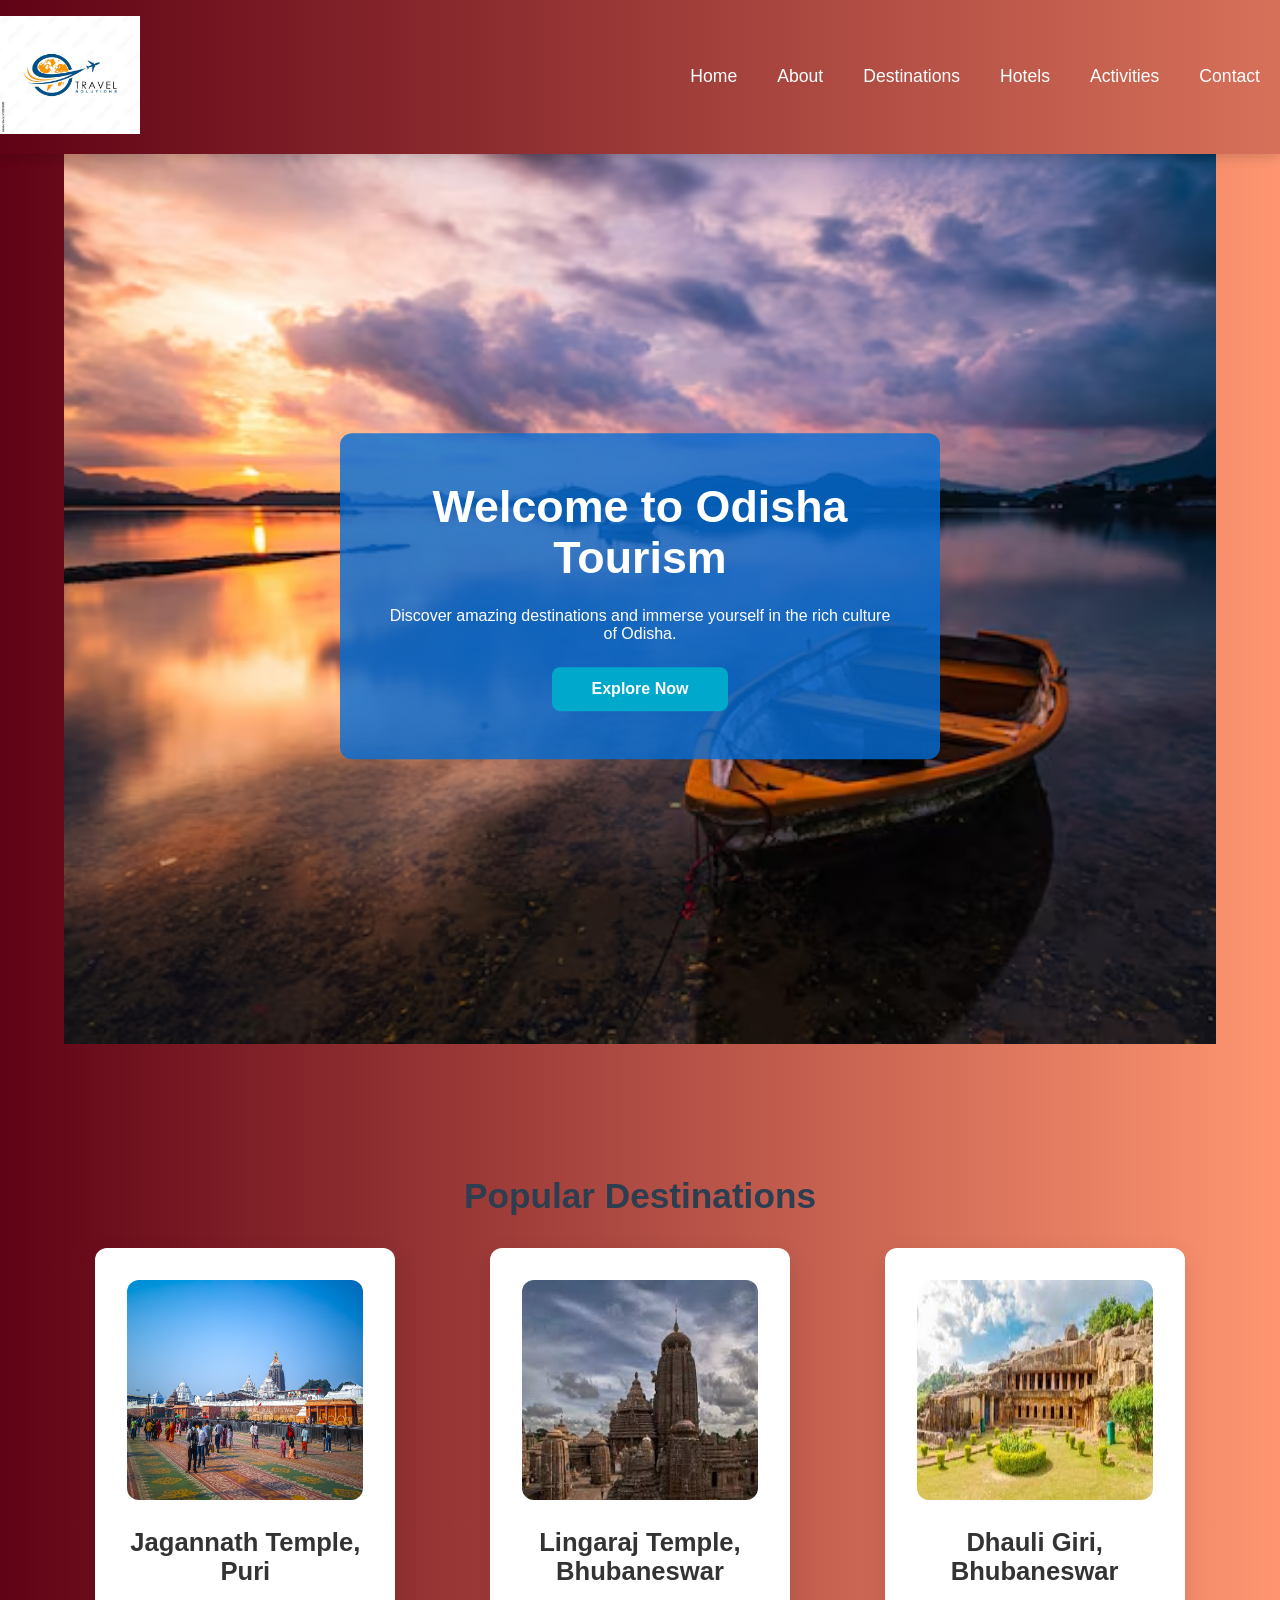
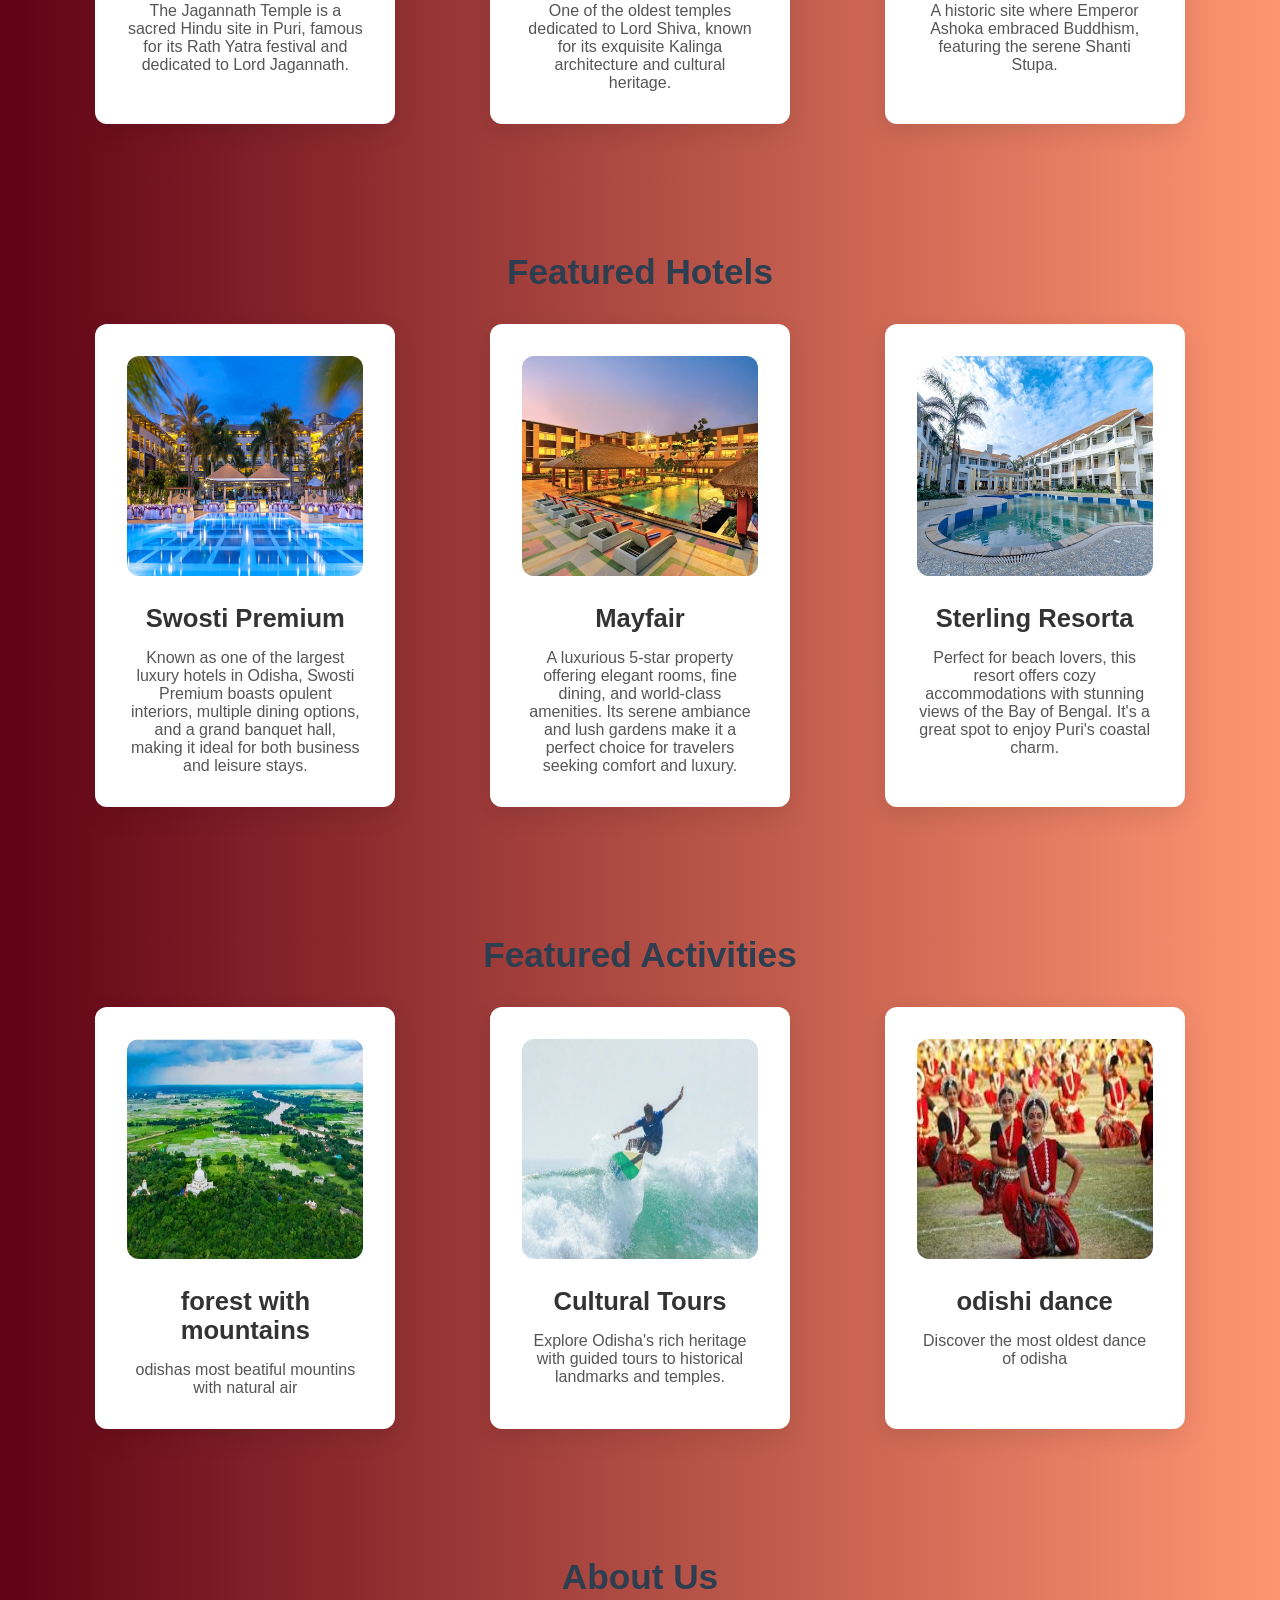
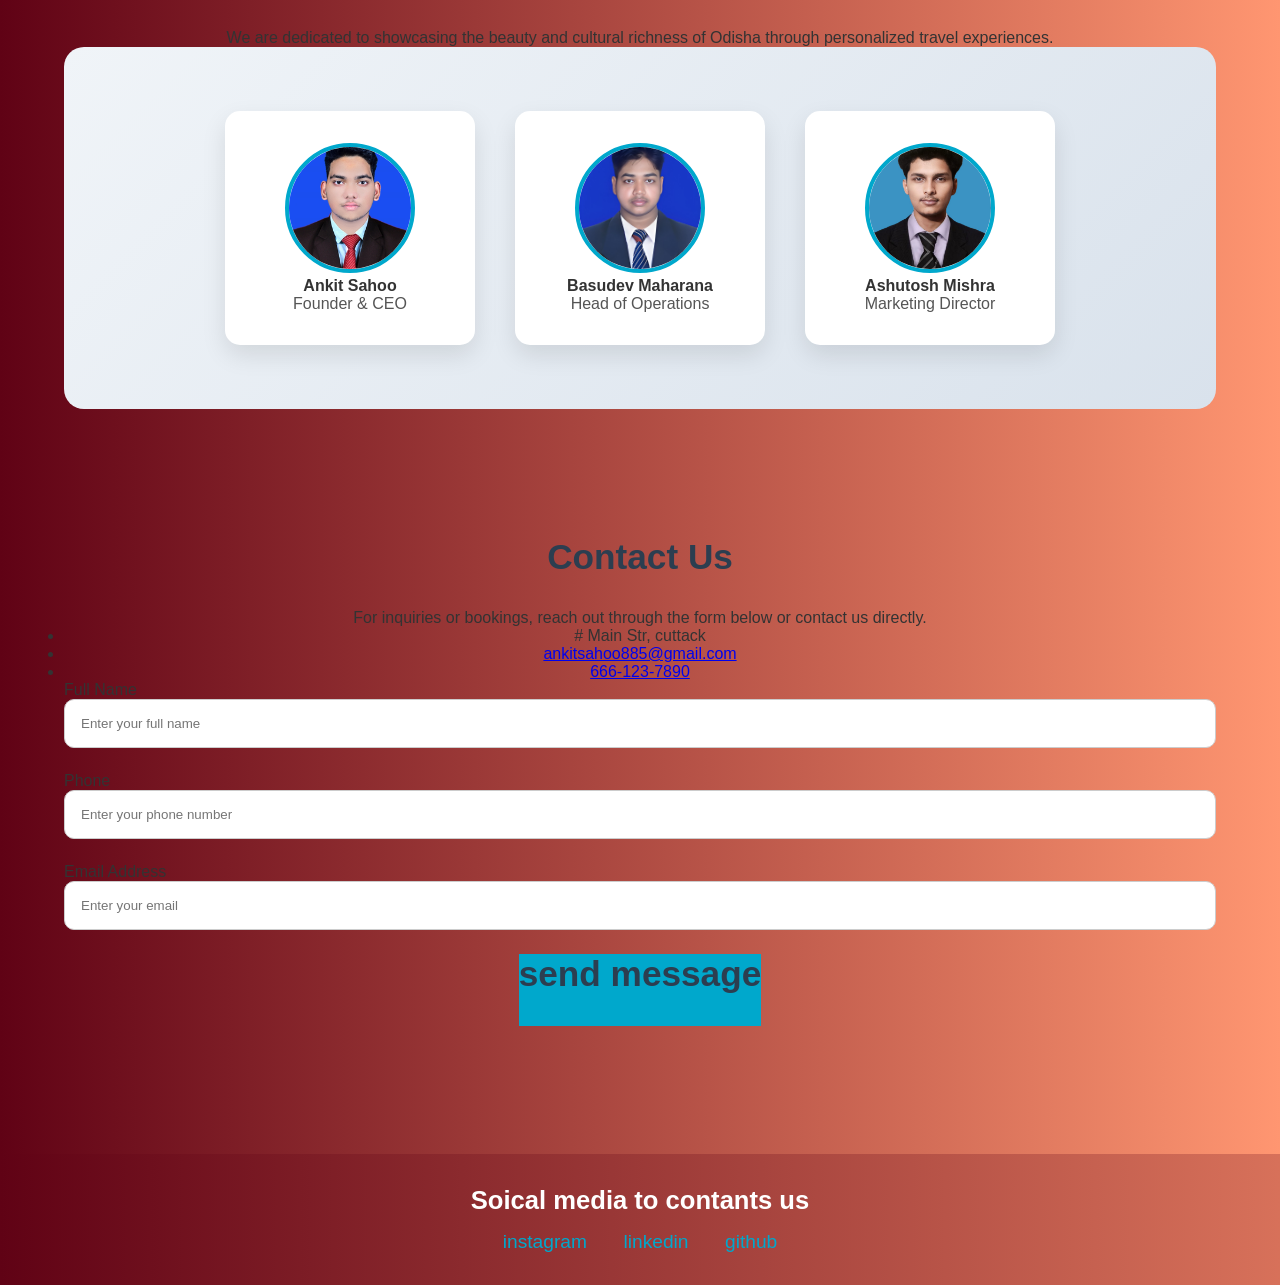
==== index.html @ d126e606 "Add files via upload" ====
<!DOCTYPE html>
<html lang="en">
<head>
    <meta charset="UTF-8">
    <meta name="viewport" content="width=device-width, initial-scale=1.0">
    <title>Odisha Tourism - Explore Arts and Culture</title>
    <link rel="stylesheet" href="style.css">
    <link rel="icon" type="image/png" href="favicon.png">
</head>

<body>
    <!-- Header Section -->
    <header>
        <div class="logo">
            <a href="#"><img src="images/logo.jpg" alt="Odisha Tourism Logo"></a>
        </div>
        <nav class="nav-menu">
            <ul>
                <li><a href="#">Home</a></li>
                <li><a href="#about">About</a></li>
                <li><a href="#destinations">Destinations</a></li>
                <li><a href="#hotels">Hotels</a></li>
                <li><a href="#activities">Activities</a></li>
                <li><a href="#contact">Contact</a></li>
            </ul>
        </nav>
    </header>

    <!-- Hero Section -->
    <section class="hero">
        <div class="hero-content">
            <h1>Welcome to Odisha Tourism</h1>
            <p>Discover amazing destinations and immerse yourself in the rich culture of Odisha.</p>
            <a href="#destinations" class="hero-button">Explore Now</a>
        </div>
        <div class="hero-image">
            <img src="images/hero.jpg" alt="Beautiful Odisha Scenery">
        </div>
    </section>

    <!-- Destinations Section -->
    <section id="destinations" class="destinations">
        <h2>Popular Destinations</h2>
        <div class="destination-grid">
            <div class="destination-item">
                <img src="images/destination-1.jpg" alt="Jagannath Temple, Puri">
                <h3>Jagannath Temple, Puri</h3>
                <p>The Jagannath Temple is a sacred Hindu site in Puri, famous for its Rath Yatra festival and dedicated to Lord Jagannath.</p>
            </div>
            <div class="destination-item">
                <img src="images/destination-2.jpg" alt="Lingaraj Temple, Bhubaneswar">
                <h3>Lingaraj Temple, Bhubaneswar</h3>
                <p>One of the oldest temples dedicated to Lord Shiva, known for its exquisite Kalinga architecture and cultural heritage.</p>
            </div>
            <div class="destination-item">
                <img src="images/destination-3.jpg" alt="Dhauli Giri, Bhubaneswar">
                <h3>Dhauli Giri, Bhubaneswar</h3>
                <p>A historic site where Emperor Ashoka embraced Buddhism, featuring the serene Shanti Stupa.</p>
            </div>
        </div>
    </section>

    <!-- Hotels Section -->
    <section id="hotels" class="hotels">
        <h2>Featured Hotels</h2>
        <div class="destination-grid">
            <div class="destination-item">
                <img src="images/hotel-1.jpg" alt="Swosti Premium">
                <h3>Swosti Premium</h3>
                <p>Known as one of the largest luxury hotels in Odisha, Swosti Premium boasts opulent interiors, multiple dining options, and a grand banquet hall, making it ideal for both business and leisure stays.</p>
            </div>
            <div class="destination-item">
                <img src="images/hotel-2.jpg" alt="Mayfair">
                <h3>Mayfair</h3>
                <p>A luxurious 5-star property offering elegant rooms, fine dining, and world-class amenities. Its serene ambiance and lush gardens make it a perfect choice for travelers seeking comfort and luxury.</p>
            </div>
            <div class="destination-item">
                <img src="images/hotel-3.jpg" alt="Sterling Resort">
                <h3>Sterling Resorta</h3>
                <p>Perfect for beach lovers, this resort offers cozy accommodations with stunning views of the Bay of Bengal. It's a great spot to enjoy Puri's coastal charm.</p>
            </div>
        </div>
    </section>

    <!-- Activities Section of odisha -->
    <section id="activities" class="activities">
        <h2>Featured Activities</h2>
        <div class="destination-grid">
            <div class="destination-item">
                <img src="images/activity-1.jpg" alt="forest with mountains">
                <h3>forest with mountains</h3>
                <p>odishas most beatiful mountins with natural air</p>
            </div>
            <div class="destination-item">
                <img src="images/activity-2.jpg" alt="Cultural Tours">
                <h3>Cultural Tours</h3>
                <p>Explore Odisha's rich heritage with guided tours to historical landmarks and temples.</p>
            </div>
            <div class="destination-item">
                <img src="images/activity-3.jpg" alt="odishi dance">
                <h3>odishi dance</h3>
                <p>Discover the most oldest dance of odisha 
                </p>
            </div>
        </div>
    </section>

    <!-- About Section of our team-->
    <section id="about" class="about">
        <h2>About Us</h2>
        <p>We are dedicated to showcasing the beauty and cultural richness of Odisha through personalized travel experiences.</p>
        <div class="team-members">
            <div class="team-member">
                <img src="images/team-member-1.jpg" alt="Ankit Sahoo">
                <h4>Ankit Sahoo</h4>
                <p>Founder & CEO</p>
            </div>
            <div class="team-member">
                <img src="images/team-member-2.jpg" alt="Basudev Maharana">
                <h4>Basudev Maharana</h4>
                <p>Head of Operations</p>
            </div>
            <div class="team-member">
                <img src="images/team-member-3.jpg" alt="Ashutosh Mishra">
                <h4>Ashutosh Mishra</h4>
                <p>Marketing Director</p>
            </div>
        </div>
    </section>

    <!-- Contact Section for user -->
    <section id="contact" class="contact">
        <h2>Contact Us</h2>
    
        <p>For inquiries or bookings, reach out through the form below or contact us directly.</p>
        <ul>
            <li></i># Main Str, cuttack</li>
            <li><a href="mailto:ankitsahoo885@gmai.com">ankitsahoo885@gmail.com</a></li>
            <li><a href="tel:666-123-7890">666-123-7890</a></li>
        </ul>

        <form class="form" action="#" method="POST">
            <div class="form-group">
                <label for="name">Full Name</label>
                <input type="text" id="name" placeholder="Enter your full name" required>
            </div>
            <div class="form-group">
                <label for="phone">Phone</label>
                <input type="text" id="phone" placeholder="Enter your phone number" required>
            </div>
            <div class="form-group">
                <label for="email">Email Address</label>
                <input type="email" id="email" placeholder="Enter your email" required>
            </div>
            <button type="submit"><h2>send message</h2></button>
        </form>
    </section>
    <footer>
        <h5>Soical media to contants us</h5>
        <a href="https://www.instagram.com/ankitsahoo94">instagram</a>
        <a href="https://www.linkedin.com/feed/">linkedin</a>
        <a href="https://github.com/algorithnicmind">github</a>
    </footer>
</body>
</html>
---- style.css ----
/* General Styles */
* {
  margin: 0;
  padding: 0;
  box-sizing: border-box;
  font-family: 'Arial', sans-serif;
}
body {
  background: linear-gradient(90deg, #600215, #ff9671, #96d017, #70d6ff);
  background-size: 300% 300%; /* Allows smooth animation */
  animation: gradientAnimation 10s ease infinite;
  color: #333333;
}

@keyframes gradientAnimation {
  0% { background-position: 0% 50%; }
  50% { background-position: 100% 50%; }
  100% { background-position: 0% 50%; }
}

/* Header */
header {
  display: flex;
  justify-content: space-between;
  align-items: center;
  padding: 1rem 0%;
  background: linear-gradient(90deg, #600215, #ff9671, #96d017, #70d6ff);
  background-size: 400% 400%;
  animation: gradientAnimation 10s ease infinite;
  color: white;
  box-shadow: 0 4px 12px rgba(0, 0, 0, 0.15);
  position: fixed;
  width: 100%;
  top: 0;
  z-index: 1000;
  transition: box-shadow 0.3s;
}

@keyframes gradientAnimation {
  0% { background-position: 0% 50%; }
  50% { background-position: 100% 50%; }
  100% { background-position: 0% 50%; }
}

/* Logo Animation */
.logo img {
  width: 140px;
  transition: transform 0.9s ease;
}

.logo img:hover {
  transform: scale(1.1) rotate(3deg);
}

/* Navigation Menu */
.nav-menu ul {
  list-style: none;
  display: flex;
}

.nav-menu li {
  margin: 0 20px;
}

.nav-menu a {
  color: white;
  text-decoration: none;
  font-size: 1.1rem;
  transition: color 0.3s ease, transform 0.3s ease;
  position: relative;
}

/* Underline Animation */
.nav-menu a::after {
  content: '';
  position: absolute;
  width: 0;
  height: 3px;
  bottom: -5px;
  left: 50%;
  background-color: #00a8cc;
  transition: width 0.3s ease-in-out, left 0.3s ease-in-out;
}

.nav-menu a:hover::after {
  width: 100%;
  left: 0;
}

.nav-menu a:hover {
  color: #00a8cc;
  transform: translateY(-3px);
}

/* Optional: Add Mobile Menu Styling */
@media (max-width: 768px) {
  header {
    flex-direction: column;
  }

  .nav-menu ul {
    flex-direction: column;
    text-align: center;
    display: none; /* Hidden by default for smaller screens */
  }

  .nav-menu.active ul {
    display: flex;
  }

  .nav-toggle {
    display: block;
    cursor: pointer;
    font-size: 1.8rem;
  }
}

/* Hero Section */
.hero {
  position: relative;
  text-align: center;
  color: white;
  margin-top: 80px;
}

.hero-image img {
  width: 100%;
  height: 100vh;
  object-fit: cover;
}

.hero-content {
  position: absolute;
  top: 50%;
  left: 50%;
  transform: translate(-50%, -50%);
  background: rgba(4, 109, 214, 0.8);
  padding: 3rem;
  border-radius: 12px;
  max-width: 600px;
}

.hero h1 {
  font-size: 2.8rem;
  margin-bottom: 1.5rem;
}

.hero-button {
  display: inline-block;
  margin-top: 1.5rem;
  padding: 0.8rem 2.5rem;
  background-color: #00a8cc;
  color: white;
  border-radius: 8px;
  text-decoration: none;
  font-weight: bold;
  transition: background-color 0.3s, transform 0.3s;
}

.hero-button:hover {
  background-color: #008db9;
  transform: translateY(-5px);
}

/* Sections */
section {
  padding: 4rem 5%;
  text-align: center;
}

h2 {
  font-size: 2.2rem;
  margin-bottom: 2rem;
  color: #2c3e50;
}

/* Grid Layout for Destinations */
.destination-grid {
  display: flex;
  justify-content: space-around;
  flex-wrap: wrap;
  gap: 2rem;
}

.destination-item {
  background: white;
  padding: 2rem;
  border-radius: 12px;
  box-shadow: 0 8px 24px rgba(0, 0, 0, 0.1);
  text-align: center;
  width: 300px;
  transition: transform 0.3s, box-shadow 0.3s;
}

.destination-item img {
  width: 100%;
  height: 220px;
  border-radius: 12px;
  margin-bottom: 1.5rem;
}

.destination-item h3 {
  font-size: 1.6rem;
  margin-bottom: 1rem;
}

.destination-item p {
  font-size: 1rem;
  color: #555;
}

.destination-item:hover {
  transform: translateY(-10px);
  box-shadow: 0 12px 28px rgba(0, 0, 0, 0.15);
}

/* About Us */
.team-members {
  display: flex;
  justify-content: center;
  flex-wrap: wrap;
  gap: 2.5rem;
  background: linear-gradient(135deg, #f0f4f8, #d9e2ec); /* Soft gradient background */
  padding: 4rem 5%;
  border-radius: 20px;
}

.team-member {
  background: white;
  padding: 2rem;
  border-radius: 15px;
  box-shadow: 0 10px 25px rgba(0, 0, 0, 0.1);
  text-align: center;
  width: 250px;
  transition: transform 0.4s ease, box-shadow 0.4s ease;
}

.team-member:hover {
  transform: translateY(-10px);
  box-shadow: 0 20px 35px rgba(0, 0, 0, 0.15);
}

/* Profile Image */
.team-member img {
  border-radius: 50%;
  width: 130px;
  height: 130px;
  object-fit: cover;
  border: 4px solid #00a8cc;
  transition: transform 0.3s ease;
}

.team-member:hover img {
  transform: scale(1.1);
}

/* Member Name */
.team-member h3 {
  font-size: 1.4rem;
  margin-top: 1rem;
  color: #2c3e50;
  transition: color 0.3s ease;
}

.team-member:hover h3 {
  color: #00a8cc;
}

/* Member Role */
.team-member p {
  font-size: 1rem;
  color: #555;
}

/* Contact Section */
.contact-info {
  background: linear-gradient(135deg, #d1e8ff, #c3ddfd);
  padding: 4rem 5%;
  border-radius: 20px;
  text-align: center;
}

.contact-info ul {
  list-style: none;
  padding: 0;
}

.contact-info li {
  margin: 1.2rem 0;
  font-size: 1.2rem;
  display: flex;
  align-items: center;
  justify-content: center;
  gap: 1rem;
}

.contact-info i {
  color: #00a8cc;
  font-size: 1.5rem;
}

.form-group {
  margin-bottom: 1.5rem;
  text-align: left;
}

.form-group input,
.form-group button,
.form-group textarea {
  width: 100%;
  padding: 1rem;
  border: 1px solid #ccc;
  border-radius: 10px;
  transition: border-color 0.3s;
}

.form-group input:focus,
.form-group textarea:focus {
  border-color: #00a8cc;
  outline: none;
}

button {
  background-color: #00a8cc;
  color: white;
  border: none;
  cursor: pointer;
  font-size: 1.1rem;
  transition: background-color 0.3s, transform 0.3s;
}

button:hover {
  background-color: #008db9;
  transform: translateY(-5px);
}

/* Responsive Design */
@media (max-width: 768px) {
  .team-members,
  .contact-info ul {
    flex-direction: column;
    align-items: center;
  }

  .team-member {
    width: 100%;
    max-width: 300px;
  }

  .contact-info li {
    flex-direction: column;
  }

  .nav-menu ul {
    flex-direction: column;
    text-align: center;
    display: none; /* Hidden by default for smaller screens */
  }

  .nav-toggle {
    display: block;
    cursor: pointer;
    font-size: 2rem;
    color: white;
  }

  .nav-menu.active ul {
    display: flex;
  }

  header {
    flex-direction: column;
    padding: 1rem;
  }
}

/* Footer */
footer {
  background: linear-gradient(90deg, #600215, #ff9671, #96d017, #70d6ff); /* Same gradient as other sections */
  background-size: 400% 400%;
  animation: gradientAnimation 10s ease infinite; /* Animated gradient */
  color: rgb(255, 255, 255);
  padding: 2rem 5%;
  text-align: center;
  margin-top: 4rem;
}

footer h5 {
  font-size: 1.6rem;
  margin-bottom: 1rem;
}

footer a {
  color: #00a8cc;
  text-decoration: none;
  font-size: 1.2rem;
  margin: 0 1rem;
  transition: color 0.3s ease, transform 0.3s ease;
}

footer a:hover {
  color: #ff6a88;
  transform: translateY(-3px);
  text-decoration: underline;
}
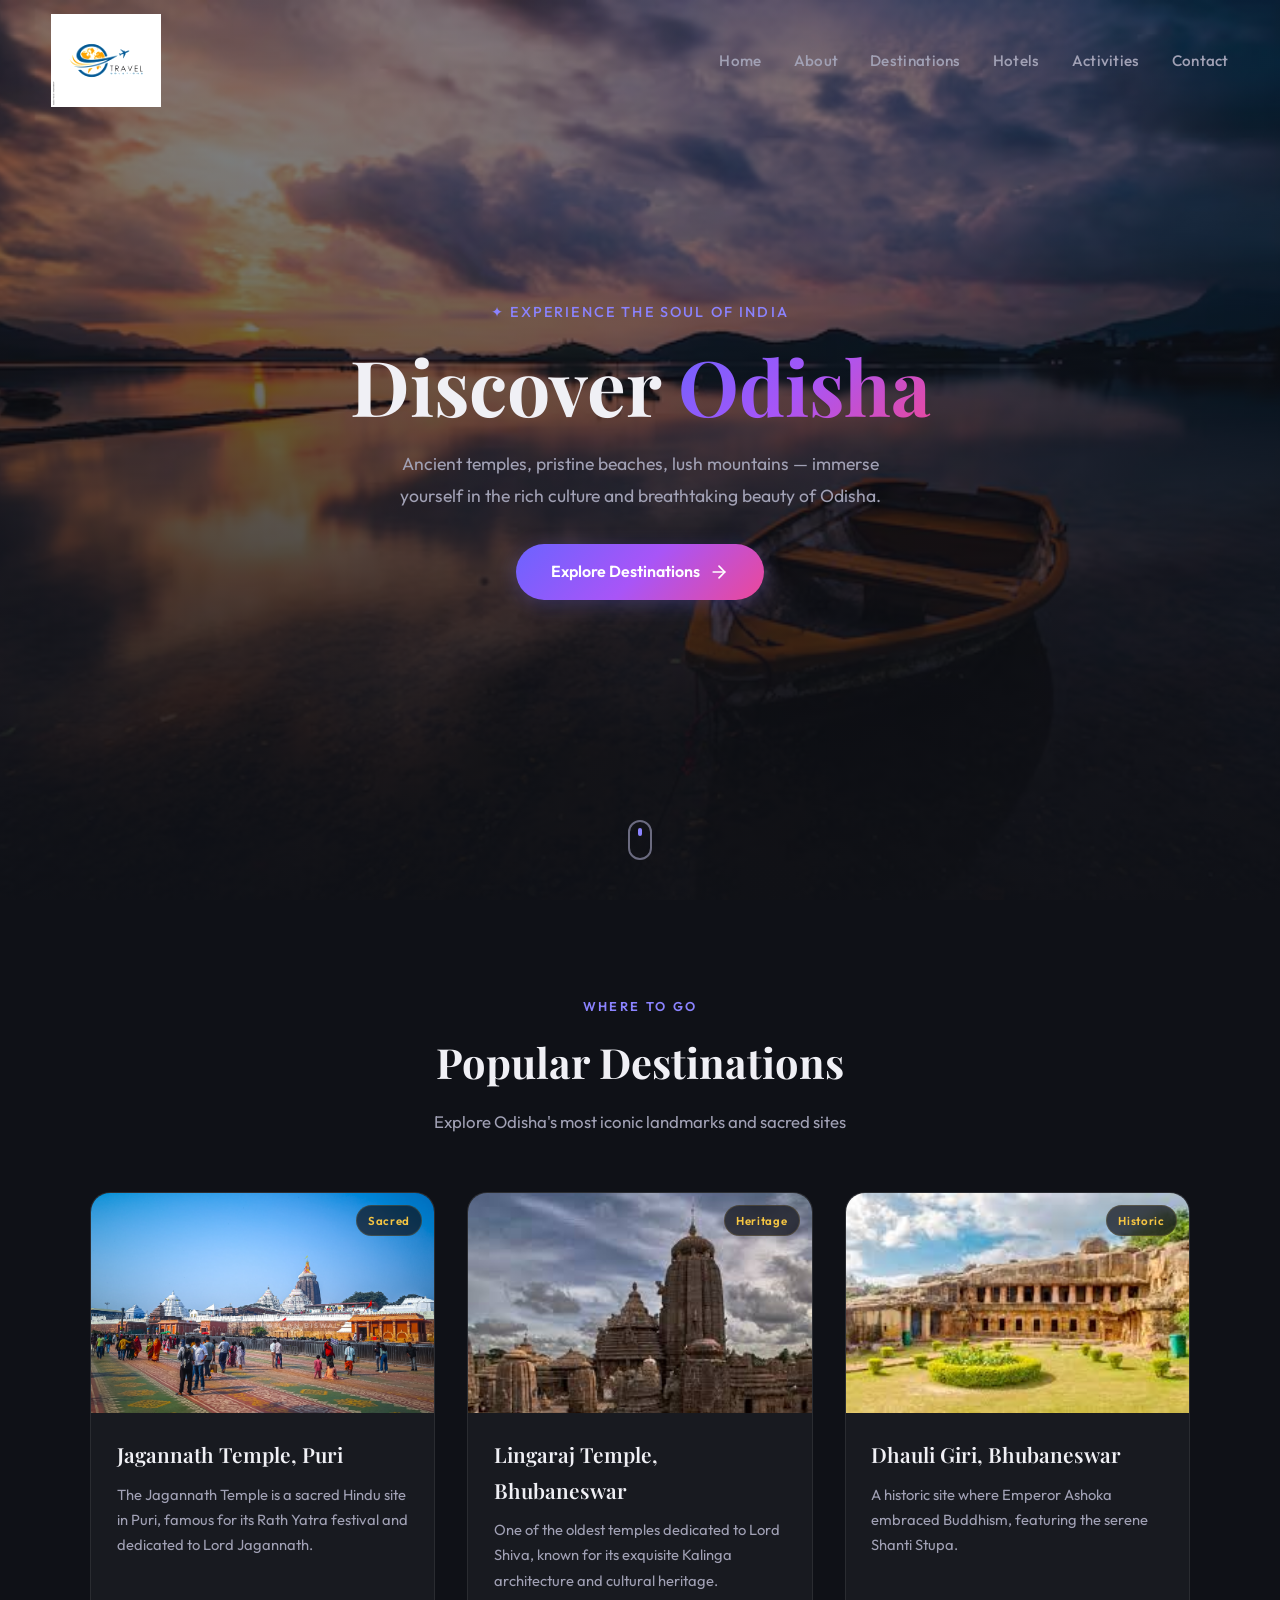
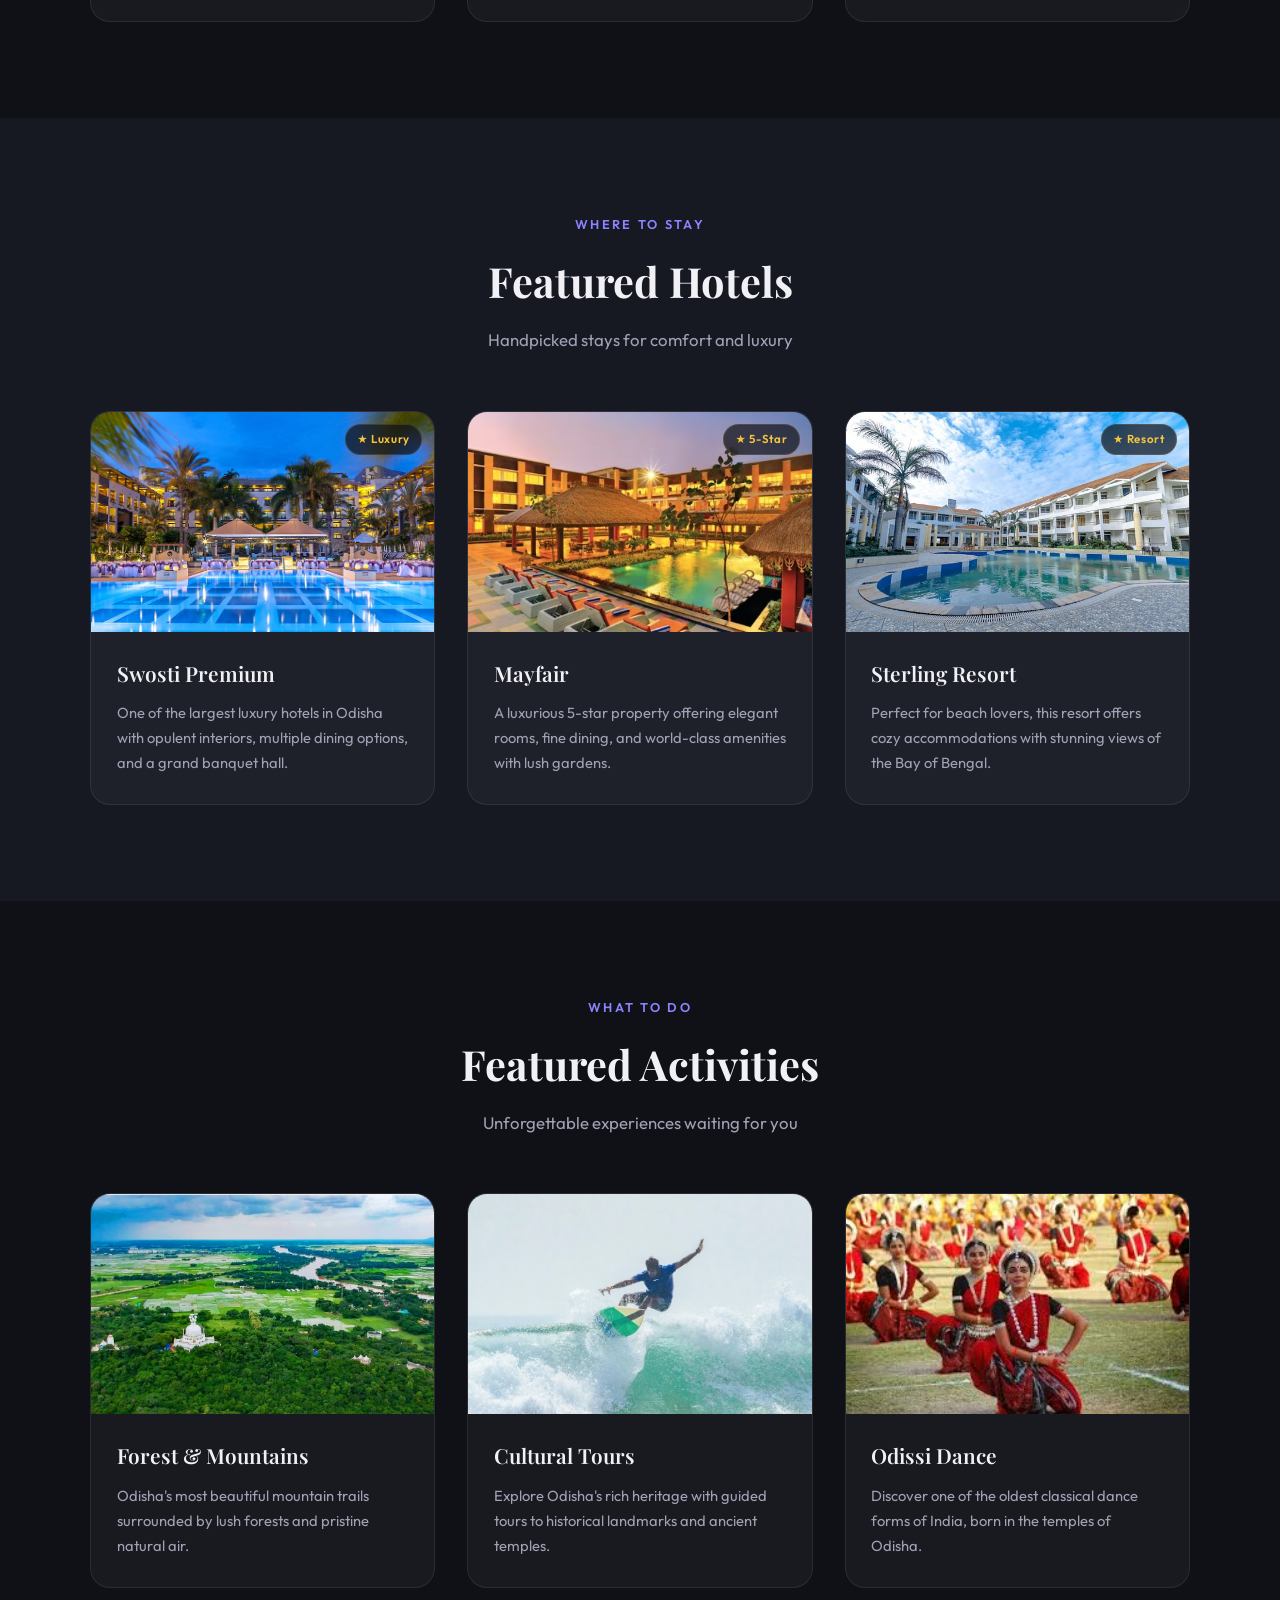
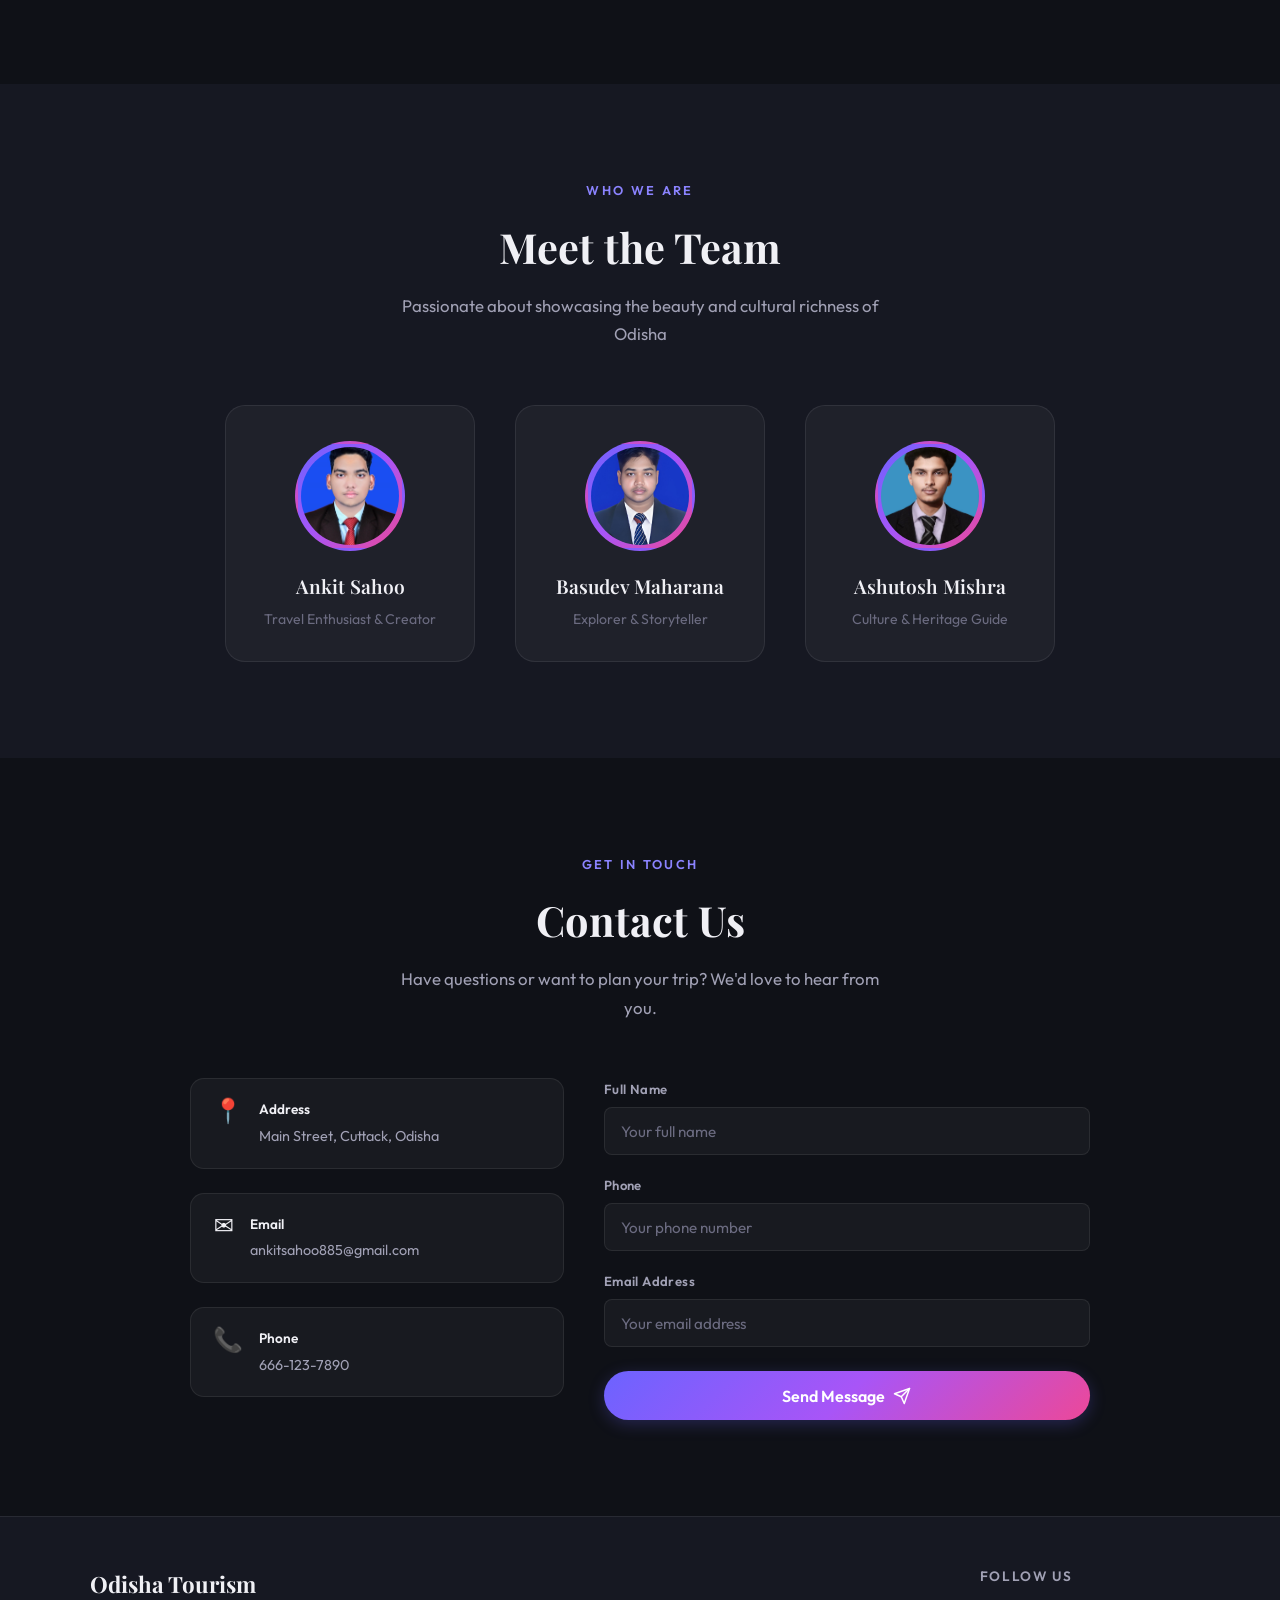
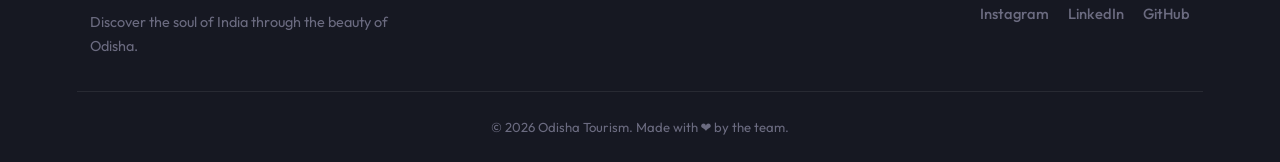
==== commit aa212c9a: "Revamp homepage layout, styles, and interactivity Complete redesign of index.html and style.css to m" ====
--- a/index.html
+++ b/index.html
@@ -1,165 +1,464 @@
-<!DOCTYPE html>
+<!doctype html>
 <html lang="en">
-<head>
-    <meta charset="UTF-8">
-    <meta name="viewport" content="width=device-width, initial-scale=1.0">
-    <title>Odisha Tourism - Explore Arts and Culture</title>
-    <link rel="stylesheet" href="style.css">
-    <link rel="icon" type="image/png" href="favicon.png">
-</head>
-
-<body>
+  <head>
+    <meta charset="UTF-8" />
+    <meta name="viewport" content="width=device-width, initial-scale=1.0" />
+    <title>Odisha Tourism - Explore Arts & Culture</title>
+    <meta
+      name="description"
+      content="Discover the beauty of Odisha — ancient temples, pristine beaches, lush mountains, and vibrant culture. Plan your dream trip today."
+    />
+    <link rel="stylesheet" href="style.css" />
+    <link rel="icon" type="image/png" href="favicon.png" />
+    <link rel="preconnect" href="https://fonts.googleapis.com" />
+    <link rel="preconnect" href="https://fonts.gstatic.com" crossorigin />
+    <link
+      href="https://fonts.googleapis.com/css2?family=Outfit:wght@300;400;500;600;700&family=Playfair+Display:wght@400;500;600;700&display=swap"
+      rel="stylesheet"
+    />
+  </head>
+
+  <body>
     <!-- Header Section -->
-    <header>
-        <div class="logo">
-            <a href="#"><img src="images/logo.jpg" alt="Odisha Tourism Logo"></a>
-        </div>
-        <nav class="nav-menu">
-            <ul>
-                <li><a href="#">Home</a></li>
-                <li><a href="#about">About</a></li>
-                <li><a href="#destinations">Destinations</a></li>
-                <li><a href="#hotels">Hotels</a></li>
-                <li><a href="#activities">Activities</a></li>
-                <li><a href="#contact">Contact</a></li>
-            </ul>
-        </nav>
+    <header id="main-header">
+      <div class="logo">
+        <a href="#"><img src="images/logo.jpg" alt="Odisha Tourism Logo" /></a>
+      </div>
+      <button class="nav-toggle" id="nav-toggle" aria-label="Toggle navigation">
+        <span></span>
+        <span></span>
+        <span></span>
+      </button>
+      <nav class="nav-menu" id="nav-menu">
+        <ul>
+          <li><a href="#">Home</a></li>
+          <li><a href="#about">About</a></li>
+          <li><a href="#destinations">Destinations</a></li>
+          <li><a href="#hotels">Hotels</a></li>
+          <li><a href="#activities">Activities</a></li>
+          <li><a href="#contact">Contact</a></li>
+        </ul>
+      </nav>
     </header>
 
     <!-- Hero Section -->
     <section class="hero">
-        <div class="hero-content">
-            <h1>Welcome to Odisha Tourism</h1>
-            <p>Discover amazing destinations and immerse yourself in the rich culture of Odisha.</p>
-            <a href="#destinations" class="hero-button">Explore Now</a>
-        </div>
-        <div class="hero-image">
-            <img src="images/hero.jpg" alt="Beautiful Odisha Scenery">
-        </div>
+      <div class="hero-image">
+        <img src="images/hero.jpg" alt="Beautiful Odisha Scenery" />
+        <div class="hero-overlay"></div>
+      </div>
+      <div class="hero-content">
+        <p class="hero-subtitle">✦ Experience the Soul of India</p>
+        <h1>Discover <span class="gradient-text">Odisha</span></h1>
+        <p class="hero-description">
+          Ancient temples, pristine beaches, lush mountains — immerse yourself
+          in the rich culture and breathtaking beauty of Odisha.
+        </p>
+        <a href="#destinations" class="hero-button">
+          Explore Destinations
+          <svg
+            width="20"
+            height="20"
+            viewBox="0 0 24 24"
+            fill="none"
+            stroke="currentColor"
+            stroke-width="2"
+            stroke-linecap="round"
+            stroke-linejoin="round"
+          >
+            <line x1="5" y1="12" x2="19" y2="12"></line>
+            <polyline points="12 5 19 12 12 19"></polyline>
+          </svg>
+        </a>
+      </div>
+      <div class="scroll-indicator">
+        <div class="scroll-dot"></div>
+      </div>
     </section>
 
     <!-- Destinations Section -->
-    <section id="destinations" class="destinations">
+    <section id="destinations" class="destinations section-fade">
+      <div class="section-header">
+        <p class="section-tag">Where to Go</p>
         <h2>Popular Destinations</h2>
-        <div class="destination-grid">
-            <div class="destination-item">
-                <img src="images/destination-1.jpg" alt="Jagannath Temple, Puri">
-                <h3>Jagannath Temple, Puri</h3>
-                <p>The Jagannath Temple is a sacred Hindu site in Puri, famous for its Rath Yatra festival and dedicated to Lord Jagannath.</p>
+        <p class="section-subtitle">
+          Explore Odisha's most iconic landmarks and sacred sites
+        </p>
+      </div>
+      <div class="card-grid">
+        <div class="card" data-anim="fade-up">
+          <div class="card-image">
+            <img src="images/destination-1.jpg" alt="Jagannath Temple, Puri" />
+            <div class="card-badge">Sacred</div>
+          </div>
+          <div class="card-body">
+            <h3>Jagannath Temple, Puri</h3>
+            <p>
+              The Jagannath Temple is a sacred Hindu site in Puri, famous for
+              its Rath Yatra festival and dedicated to Lord Jagannath.
+            </p>
+          </div>
+        </div>
+        <div class="card" data-anim="fade-up">
+          <div class="card-image">
+            <img
+              src="images/destination-2.jpg"
+              alt="Lingaraj Temple, Bhubaneswar"
+            />
+            <div class="card-badge">Heritage</div>
+          </div>
+          <div class="card-body">
+            <h3>Lingaraj Temple, Bhubaneswar</h3>
+            <p>
+              One of the oldest temples dedicated to Lord Shiva, known for its
+              exquisite Kalinga architecture and cultural heritage.
+            </p>
+          </div>
+        </div>
+        <div class="card" data-anim="fade-up">
+          <div class="card-image">
+            <img
+              src="images/destination-3.jpg"
+              alt="Dhauli Giri, Bhubaneswar"
+            />
+            <div class="card-badge">Historic</div>
+          </div>
+          <div class="card-body">
+            <h3>Dhauli Giri, Bhubaneswar</h3>
+            <p>
+              A historic site where Emperor Ashoka embraced Buddhism, featuring
+              the serene Shanti Stupa.
+            </p>
+          </div>
+        </div>
+      </div>
+    </section>
+
+    <!-- Hotels Section -->
+    <section id="hotels" class="hotels section-fade">
+      <div class="section-header">
+        <p class="section-tag">Where to Stay</p>
+        <h2>Featured Hotels</h2>
+        <p class="section-subtitle">Handpicked stays for comfort and luxury</p>
+      </div>
+      <div class="card-grid">
+        <div class="card" data-anim="fade-up">
+          <div class="card-image">
+            <img src="images/hotel-1.jpg" alt="Swosti Premium" />
+            <div class="card-badge">★ Luxury</div>
+          </div>
+          <div class="card-body">
+            <h3>Swosti Premium</h3>
+            <p>
+              One of the largest luxury hotels in Odisha with opulent interiors,
+              multiple dining options, and a grand banquet hall.
+            </p>
+          </div>
+        </div>
+        <div class="card" data-anim="fade-up">
+          <div class="card-image">
+            <img src="images/hotel-2.jpg" alt="Mayfair" />
+            <div class="card-badge">★ 5-Star</div>
+          </div>
+          <div class="card-body">
+            <h3>Mayfair</h3>
+            <p>
+              A luxurious 5-star property offering elegant rooms, fine dining,
+              and world-class amenities with lush gardens.
+            </p>
+          </div>
+        </div>
+        <div class="card" data-anim="fade-up">
+          <div class="card-image">
+            <img src="images/hotel-3.jpg" alt="Sterling Resort" />
+            <div class="card-badge">★ Resort</div>
+          </div>
+          <div class="card-body">
+            <h3>Sterling Resort</h3>
+            <p>
+              Perfect for beach lovers, this resort offers cozy accommodations
+              with stunning views of the Bay of Bengal.
+            </p>
+          </div>
+        </div>
+      </div>
+    </section>
+
+    <!-- Activities Section -->
+    <section id="activities" class="activities section-fade">
+      <div class="section-header">
+        <p class="section-tag">What to Do</p>
+        <h2>Featured Activities</h2>
+        <p class="section-subtitle">
+          Unforgettable experiences waiting for you
+        </p>
+      </div>
+      <div class="card-grid">
+        <div class="card" data-anim="fade-up">
+          <div class="card-image">
+            <img src="images/activity-1.jpg" alt="Forest & Mountains" />
+          </div>
+          <div class="card-body">
+            <h3>Forest & Mountains</h3>
+            <p>
+              Odisha's most beautiful mountain trails surrounded by lush forests
+              and pristine natural air.
+            </p>
+          </div>
+        </div>
+        <div class="card" data-anim="fade-up">
+          <div class="card-image">
+            <img src="images/activity-2.jpg" alt="Cultural Tours" />
+          </div>
+          <div class="card-body">
+            <h3>Cultural Tours</h3>
+            <p>
+              Explore Odisha's rich heritage with guided tours to historical
+              landmarks and ancient temples.
+            </p>
+          </div>
+        </div>
+        <div class="card" data-anim="fade-up">
+          <div class="card-image">
+            <img src="images/activity-3.jpg" alt="Odissi Dance" />
+          </div>
+          <div class="card-body">
+            <h3>Odissi Dance</h3>
+            <p>
+              Discover one of the oldest classical dance forms of India, born in
+              the temples of Odisha.
+            </p>
+          </div>
+        </div>
+      </div>
+    </section>
+
+    <!-- About Section -->
+    <section id="about" class="about section-fade">
+      <div class="section-header">
+        <p class="section-tag">Who We Are</p>
+        <h2>Meet the Team</h2>
+        <p class="section-subtitle">
+          Passionate about showcasing the beauty and cultural richness of Odisha
+        </p>
+      </div>
+      <div class="team-members">
+        <div class="team-member" data-anim="fade-up">
+          <div class="team-avatar">
+            <img src="images/team-member-1.jpg" alt="Ankit Sahoo" />
+          </div>
+          <h4>Ankit Sahoo</h4>
+          <p>Travel Enthusiast & Creator</p>
+        </div>
+        <div class="team-member" data-anim="fade-up">
+          <div class="team-avatar">
+            <img src="images/team-member-2.jpg" alt="Basudev Maharana" />
+          </div>
+          <h4>Basudev Maharana</h4>
+          <p>Explorer & Storyteller</p>
+        </div>
+        <div class="team-member" data-anim="fade-up">
+          <div class="team-avatar">
+            <img src="images/team-member-3.jpg" alt="Ashutosh Mishra" />
+          </div>
+          <h4>Ashutosh Mishra</h4>
+          <p>Culture & Heritage Guide</p>
+        </div>
+      </div>
+    </section>
+
+    <!-- Contact Section -->
+    <section id="contact" class="contact section-fade">
+      <div class="section-header">
+        <p class="section-tag">Get in Touch</p>
+        <h2>Contact Us</h2>
+        <p class="section-subtitle">
+          Have questions or want to plan your trip? We'd love to hear from you.
+        </p>
+      </div>
+
+      <div class="contact-wrapper">
+        <div class="contact-info-box">
+          <div class="info-item">
+            <div class="info-icon">📍</div>
+            <div>
+              <strong>Address</strong>
+              <p>Main Street, Cuttack, Odisha</p>
             </div>
-            <div class="destination-item">
-                <img src="images/destination-2.jpg" alt="Lingaraj Temple, Bhubaneswar">
-                <h3>Lingaraj Temple, Bhubaneswar</h3>
-                <p>One of the oldest temples dedicated to Lord Shiva, known for its exquisite Kalinga architecture and cultural heritage.</p>
+          </div>
+          <div class="info-item">
+            <div class="info-icon">✉️</div>
+            <div>
+              <strong>Email</strong>
+              <p>
+                <a href="mailto:ankitsahoo885@gmail.com"
+                  >ankitsahoo885@gmail.com</a
+                >
+              </p>
             </div>
-            <div class="destination-item">
-                <img src="images/destination-3.jpg" alt="Dhauli Giri, Bhubaneswar">
-                <h3>Dhauli Giri, Bhubaneswar</h3>
-                <p>A historic site where Emperor Ashoka embraced Buddhism, featuring the serene Shanti Stupa.</p>
+          </div>
+          <div class="info-item">
+            <div class="info-icon">📞</div>
+            <div>
+              <strong>Phone</strong>
+              <p><a href="tel:666-123-7890">666-123-7890</a></p>
             </div>
-        </div>
-    </section>
-
-    <!-- Hotels Section -->
-    <section id="hotels" class="hotels">
-        <h2>Featured Hotels</h2>
-        <div class="destination-grid">
-            <div class="destination-item">
-                <img src="images/hotel-1.jpg" alt="Swosti Premium">
-                <h3>Swosti Premium</h3>
-                <p>Known as one of the largest luxury hotels in Odisha, Swosti Premium boasts opulent interiors, multiple dining options, and a grand banquet hall, making it ideal for both business and leisure stays.</p>
-            </div>
-            <div class="destination-item">
-                <img src="images/hotel-2.jpg" alt="Mayfair">
-                <h3>Mayfair</h3>
-                <p>A luxurious 5-star property offering elegant rooms, fine dining, and world-class amenities. Its serene ambiance and lush gardens make it a perfect choice for travelers seeking comfort and luxury.</p>
-            </div>
-            <div class="destination-item">
-                <img src="images/hotel-3.jpg" alt="Sterling Resort">
-                <h3>Sterling Resorta</h3>
-                <p>Perfect for beach lovers, this resort offers cozy accommodations with stunning views of the Bay of Bengal. It's a great spot to enjoy Puri's coastal charm.</p>
-            </div>
-        </div>
-    </section>
-
-    <!-- Activities Section of odisha -->
-    <section id="activities" class="activities">
-        <h2>Featured Activities</h2>
-        <div class="destination-grid">
-            <div class="destination-item">
-                <img src="images/activity-1.jpg" alt="forest with mountains">
-                <h3>forest with mountains</h3>
-                <p>odishas most beatiful mountins with natural air</p>
-            </div>
-            <div class="destination-item">
-                <img src="images/activity-2.jpg" alt="Cultural Tours">
-                <h3>Cultural Tours</h3>
-                <p>Explore Odisha's rich heritage with guided tours to historical landmarks and temples.</p>
-            </div>
-            <div class="destination-item">
-                <img src="images/activity-3.jpg" alt="odishi dance">
-                <h3>odishi dance</h3>
-                <p>Discover the most oldest dance of odisha 
-                </p>
-            </div>
-        </div>
-    </section>
-
-    <!-- About Section of our team-->
-    <section id="about" class="about">
-        <h2>About Us</h2>
-        <p>We are dedicated to showcasing the beauty and cultural richness of Odisha through personalized travel experiences.</p>
-        <div class="team-members">
-            <div class="team-member">
-                <img src="images/team-member-1.jpg" alt="Ankit Sahoo">
-                <h4>Ankit Sahoo</h4>
-                <p>Founder & CEO</p>
-            </div>
-            <div class="team-member">
-                <img src="images/team-member-2.jpg" alt="Basudev Maharana">
-                <h4>Basudev Maharana</h4>
-                <p>Head of Operations</p>
-            </div>
-            <div class="team-member">
-                <img src="images/team-member-3.jpg" alt="Ashutosh Mishra">
-                <h4>Ashutosh Mishra</h4>
-                <p>Marketing Director</p>
-            </div>
-        </div>
-    </section>
-
-    <!-- Contact Section for user -->
-    <section id="contact" class="contact">
-        <h2>Contact Us</h2>
-    
-        <p>For inquiries or bookings, reach out through the form below or contact us directly.</p>
-        <ul>
-            <li></i># Main Str, cuttack</li>
-            <li><a href="mailto:ankitsahoo885@gmai.com">ankitsahoo885@gmail.com</a></li>
-            <li><a href="tel:666-123-7890">666-123-7890</a></li>
-        </ul>
-
-        <form class="form" action="#" method="POST">
-            <div class="form-group">
-                <label for="name">Full Name</label>
-                <input type="text" id="name" placeholder="Enter your full name" required>
-            </div>
-            <div class="form-group">
-                <label for="phone">Phone</label>
-                <input type="text" id="phone" placeholder="Enter your phone number" required>
-            </div>
-            <div class="form-group">
-                <label for="email">Email Address</label>
-                <input type="email" id="email" placeholder="Enter your email" required>
-            </div>
-            <button type="submit"><h2>send message</h2></button>
+          </div>
+        </div>
+
+        <form class="contact-form" id="contact-form" action="#" method="POST">
+          <div class="form-group">
+            <label for="name">Full Name</label>
+            <input
+              type="text"
+              id="name"
+              placeholder="Your full name"
+              required
+            />
+          </div>
+          <div class="form-group">
+            <label for="phone">Phone</label>
+            <input
+              type="text"
+              id="phone"
+              placeholder="Your phone number"
+              required
+            />
+          </div>
+          <div class="form-group">
+            <label for="email">Email Address</label>
+            <input
+              type="email"
+              id="email"
+              placeholder="Your email address"
+              required
+            />
+          </div>
+          <button type="submit" id="submit-btn">
+            Send Message
+            <svg
+              width="18"
+              height="18"
+              viewBox="0 0 24 24"
+              fill="none"
+              stroke="currentColor"
+              stroke-width="2"
+              stroke-linecap="round"
+              stroke-linejoin="round"
+            >
+              <line x1="22" y1="2" x2="11" y2="13"></line>
+              <polygon points="22 2 15 22 11 13 2 9 22 2"></polygon>
+            </svg>
+          </button>
         </form>
-    </section>
+      </div>
+    </section>
+
+    <!-- Footer -->
     <footer>
-        <h5>Soical media to contants us</h5>
-        <a href="https://www.instagram.com/ankitsahoo94">instagram</a>
-        <a href="https://www.linkedin.com/feed/">linkedin</a>
-        <a href="https://github.com/algorithnicmind">github</a>
+      <div class="footer-content">
+        <div class="footer-brand">
+          <h3>Odisha Tourism</h3>
+          <p>Discover the soul of India through the beauty of Odisha.</p>
+        </div>
+        <div class="footer-links">
+          <h4>Follow Us</h4>
+          <div class="social-links">
+            <a
+              href="https://www.instagram.com/ankitsahoo94"
+              target="_blank"
+              rel="noopener noreferrer"
+              aria-label="Instagram"
+              >Instagram</a
+            >
+            <a
+              href="https://www.linkedin.com/feed/"
+              target="_blank"
+              rel="noopener noreferrer"
+              aria-label="LinkedIn"
+              >LinkedIn</a
+            >
+            <a
+              href="https://github.com/algorithnicmind"
+              target="_blank"
+              rel="noopener noreferrer"
+              aria-label="GitHub"
+              >GitHub</a
+            >
+          </div>
+        </div>
+      </div>
+      <div class="footer-bottom">
+        <p>&copy; 2026 Odisha Tourism. Made with ❤️ by the team.</p>
+      </div>
     </footer>
-</body>
+
+    <script>
+      // Smooth scroll
+      document.querySelectorAll('a[href^="#"]').forEach((anchor) => {
+        anchor.addEventListener("click", function (e) {
+          e.preventDefault();
+          const target = document.querySelector(this.getAttribute("href"));
+          if (target) {
+            target.scrollIntoView({ behavior: "smooth", block: "start" });
+          }
+          // Close mobile menu
+          document.getElementById("nav-menu").classList.remove("active");
+          document.getElementById("nav-toggle").classList.remove("active");
+        });
+      });
+
+      // Mobile nav toggle
+      const navToggle = document.getElementById("nav-toggle");
+      const navMenu = document.getElementById("nav-menu");
+      navToggle.addEventListener("click", () => {
+        navMenu.classList.toggle("active");
+        navToggle.classList.toggle("active");
+      });
+
+      // Header scroll effect
+      const header = document.getElementById("main-header");
+      window.addEventListener("scroll", () => {
+        if (window.scrollY > 60) {
+          header.classList.add("scrolled");
+        } else {
+          header.classList.remove("scrolled");
+        }
+      });
+
+      // Intersection Observer for fade-in animations
+      const observerOptions = {
+        root: null,
+        rootMargin: "0px 0px -80px 0px",
+        threshold: 0.1,
+      };
+
+      const observer = new IntersectionObserver((entries) => {
+        entries.forEach((entry) => {
+          if (entry.isIntersecting) {
+            entry.target.classList.add("visible");
+          }
+        });
+      }, observerOptions);
+
+      document.querySelectorAll(".section-fade, [data-anim]").forEach((el) => {
+        observer.observe(el);
+      });
+
+      // Contact form handler
+      const contactForm = document.getElementById("contact-form");
+      contactForm.addEventListener("submit", (e) => {
+        e.preventDefault();
+        const btn = document.getElementById("submit-btn");
+        btn.textContent = "✓ Message Sent!";
+        btn.style.background = "linear-gradient(135deg, #10b981, #059669)";
+        setTimeout(() => {
+          btn.innerHTML =
+            'Send Message <svg width="18" height="18" viewBox="0 0 24 24" fill="none" stroke="currentColor" stroke-width="2" stroke-linecap="round" stroke-linejoin="round"><line x1="22" y1="2" x2="11" y2="13"></line><polygon points="22 2 15 22 11 13 2 9 22 2"></polygon></svg>';
+          btn.style.background = "";
+          contactForm.reset();
+        }, 2500);
+      });
+    </script>
+  </body>
 </html>
--- a/style.css
+++ b/style.css
@@ -1,405 +1,844 @@
-/* General Styles */
-* {
+/* ========================================
+   Odisha Tourism — Premium Design System
+   ======================================== */
+
+/* --- CSS Variables / Design Tokens --- */
+:root {
+  /* Colors */
+  --bg-primary: #0f1117;
+  --bg-secondary: #161822;
+  --bg-card: rgba(255, 255, 255, 0.04);
+  --bg-card-hover: rgba(255, 255, 255, 0.07);
+  --glass: rgba(255, 255, 255, 0.06);
+  --glass-border: rgba(255, 255, 255, 0.08);
+  --text-primary: #f0f0f5;
+  --text-secondary: #a1a1b5;
+  --text-muted: #6b6b80;
+  --accent: #6c63ff;
+  --accent-light: #8b83ff;
+  --accent-glow: rgba(108, 99, 255, 0.25);
+  --accent-2: #ff6b6b;
+  --accent-gradient: linear-gradient(135deg, #6c63ff, #a855f7, #ec4899);
+  --gold: #f5c542;
+  --success: #10b981;
+  --radius-sm: 8px;
+  --radius-md: 14px;
+  --radius-lg: 20px;
+  --radius-xl: 28px;
+  --shadow-sm: 0 2px 8px rgba(0, 0, 0, 0.25);
+  --shadow-md: 0 8px 32px rgba(0, 0, 0, 0.35);
+  --shadow-lg: 0 16px 48px rgba(0, 0, 0, 0.45);
+  --shadow-glow: 0 0 40px var(--accent-glow);
+  /* Typography */
+  --font-body: "Outfit", system-ui, -apple-system, sans-serif;
+  --font-display: "Playfair Display", Georgia, serif;
+  /* Transitions */
+  --ease-smooth: cubic-bezier(0.4, 0, 0.2, 1);
+  --ease-bounce: cubic-bezier(0.34, 1.56, 0.64, 1);
+}
+
+/* --- Reset & Base --- */
+*,
+*::before,
+*::after {
   margin: 0;
   padding: 0;
   box-sizing: border-box;
-  font-family: 'Arial', sans-serif;
-}
+}
+
+html {
+  scroll-behavior: smooth;
+  -webkit-font-smoothing: antialiased;
+  -moz-osx-font-smoothing: grayscale;
+}
+
 body {
-  background: linear-gradient(90deg, #600215, #ff9671, #96d017, #70d6ff);
-  background-size: 300% 300%; /* Allows smooth animation */
-  animation: gradientAnimation 10s ease infinite;
-  color: #333333;
-}
-
-@keyframes gradientAnimation {
-  0% { background-position: 0% 50%; }
-  50% { background-position: 100% 50%; }
-  100% { background-position: 0% 50%; }
-}
-
-/* Header */
+  font-family: var(--font-body);
+  background-color: var(--bg-primary);
+  color: var(--text-primary);
+  line-height: 1.7;
+  overflow-x: hidden;
+}
+
+a {
+  color: var(--accent-light);
+  text-decoration: none;
+  transition: color 0.3s var(--ease-smooth);
+}
+a:hover {
+  color: var(--accent);
+}
+
+img {
+  display: block;
+  max-width: 100%;
+}
+
+/* --- Utility: Animations --- */
+.section-fade {
+  opacity: 0;
+  transform: translateY(40px);
+  transition:
+    opacity 0.8s var(--ease-smooth),
+    transform 0.8s var(--ease-smooth);
+}
+.section-fade.visible {
+  opacity: 1;
+  transform: translateY(0);
+}
+
+[data-anim="fade-up"] {
+  opacity: 0;
+  transform: translateY(30px);
+  transition:
+    opacity 0.6s var(--ease-smooth),
+    transform 0.6s var(--ease-smooth);
+}
+[data-anim="fade-up"].visible {
+  opacity: 1;
+  transform: translateY(0);
+}
+
+/* Staggered cards */
+.card:nth-child(1) {
+  transition-delay: 0s;
+}
+.card:nth-child(2) {
+  transition-delay: 0.12s;
+}
+.card:nth-child(3) {
+  transition-delay: 0.24s;
+}
+.team-member:nth-child(1) {
+  transition-delay: 0s;
+}
+.team-member:nth-child(2) {
+  transition-delay: 0.12s;
+}
+.team-member:nth-child(3) {
+  transition-delay: 0.24s;
+}
+
+/* ========================================
+   HEADER
+   ======================================== */
 header {
+  position: fixed;
+  top: 0;
+  left: 0;
+  width: 100%;
+  z-index: 1000;
   display: flex;
   justify-content: space-between;
   align-items: center;
-  padding: 1rem 0%;
-  background: linear-gradient(90deg, #600215, #ff9671, #96d017, #70d6ff);
-  background-size: 400% 400%;
-  animation: gradientAnimation 10s ease infinite;
-  color: white;
-  box-shadow: 0 4px 12px rgba(0, 0, 0, 0.15);
-  position: fixed;
-  width: 100%;
-  top: 0;
-  z-index: 1000;
-  transition: box-shadow 0.3s;
-}
-
-@keyframes gradientAnimation {
-  0% { background-position: 0% 50%; }
-  50% { background-position: 100% 50%; }
-  100% { background-position: 0% 50%; }
-}
-
-/* Logo Animation */
+  padding: 0.9rem 4%;
+  background: transparent;
+  transition:
+    background 0.4s var(--ease-smooth),
+    box-shadow 0.4s var(--ease-smooth),
+    padding 0.4s var(--ease-smooth);
+}
+header.scrolled {
+  background: rgba(15, 17, 23, 0.85);
+  backdrop-filter: blur(18px);
+  -webkit-backdrop-filter: blur(18px);
+  box-shadow:
+    0 1px 0 var(--glass-border),
+    var(--shadow-sm);
+  padding: 0.6rem 4%;
+}
+
 .logo img {
-  width: 140px;
-  transition: transform 0.9s ease;
-}
-
+  width: 110px;
+  transition: transform 0.4s var(--ease-bounce);
+  filter: brightness(1.1);
+}
 .logo img:hover {
-  transform: scale(1.1) rotate(3deg);
-}
-
-/* Navigation Menu */
+  transform: scale(1.08);
+}
+
+/* Navigation */
 .nav-menu ul {
   list-style: none;
   display: flex;
-}
-
-.nav-menu li {
-  margin: 0 20px;
-}
-
+  gap: 2rem;
+}
 .nav-menu a {
-  color: white;
-  text-decoration: none;
-  font-size: 1.1rem;
-  transition: color 0.3s ease, transform 0.3s ease;
+  color: var(--text-secondary);
+  font-size: 0.95rem;
+  font-weight: 500;
+  letter-spacing: 0.02em;
   position: relative;
-}
-
-/* Underline Animation */
+  padding: 0.4rem 0;
+  transition: color 0.3s var(--ease-smooth);
+}
 .nav-menu a::after {
-  content: '';
+  content: "";
   position: absolute;
+  bottom: 0;
+  left: 0;
   width: 0;
-  height: 3px;
-  bottom: -5px;
-  left: 50%;
-  background-color: #00a8cc;
-  transition: width 0.3s ease-in-out, left 0.3s ease-in-out;
-}
-
+  height: 2px;
+  background: var(--accent-gradient);
+  border-radius: 2px;
+  transition: width 0.35s var(--ease-smooth);
+}
+.nav-menu a:hover {
+  color: var(--text-primary);
+}
 .nav-menu a:hover::after {
   width: 100%;
+}
+
+/* Hamburger */
+.nav-toggle {
+  display: none;
+  background: none;
+  border: none;
+  cursor: pointer;
+  width: 32px;
+  height: 24px;
+  position: relative;
+  z-index: 1001;
+}
+.nav-toggle span {
+  display: block;
+  width: 100%;
+  height: 2px;
+  background: var(--text-primary);
+  border-radius: 2px;
+  position: absolute;
   left: 0;
-}
-
-.nav-menu a:hover {
-  color: #00a8cc;
-  transform: translateY(-3px);
-}
-
-/* Optional: Add Mobile Menu Styling */
-@media (max-width: 768px) {
-  header {
-    flex-direction: column;
-  }
-
-  .nav-menu ul {
-    flex-direction: column;
-    text-align: center;
-    display: none; /* Hidden by default for smaller screens */
-  }
-
-  .nav-menu.active ul {
-    display: flex;
-  }
-
-  .nav-toggle {
-    display: block;
-    cursor: pointer;
-    font-size: 1.8rem;
-  }
-}
-
-/* Hero Section */
+  transition: all 0.35s var(--ease-smooth);
+}
+.nav-toggle span:nth-child(1) {
+  top: 0;
+}
+.nav-toggle span:nth-child(2) {
+  top: 50%;
+  transform: translateY(-50%);
+}
+.nav-toggle span:nth-child(3) {
+  bottom: 0;
+}
+.nav-toggle.active span:nth-child(1) {
+  top: 50%;
+  transform: translateY(-50%) rotate(45deg);
+}
+.nav-toggle.active span:nth-child(2) {
+  opacity: 0;
+}
+.nav-toggle.active span:nth-child(3) {
+  bottom: 50%;
+  transform: translateY(50%) rotate(-45deg);
+}
+
+/* ========================================
+   HERO SECTION
+   ======================================== */
 .hero {
   position: relative;
-  text-align: center;
-  color: white;
-  margin-top: 80px;
-}
-
+  min-height: 100vh;
+  display: flex;
+  align-items: center;
+  justify-content: center;
+  overflow: hidden;
+}
+.hero-image {
+  position: absolute;
+  inset: 0;
+  z-index: 0;
+}
 .hero-image img {
   width: 100%;
-  height: 100vh;
+  height: 100%;
   object-fit: cover;
 }
+.hero-overlay {
+  position: absolute;
+  inset: 0;
+  background: linear-gradient(
+    180deg,
+    rgba(15, 17, 23, 0.5) 0%,
+    rgba(15, 17, 23, 0.6) 40%,
+    rgba(15, 17, 23, 0.92) 100%
+  );
+}
 
 .hero-content {
+  position: relative;
+  z-index: 2;
+  text-align: center;
+  max-width: 700px;
+  padding: 2rem;
+  animation: heroFadeIn 1.2s var(--ease-smooth) both;
+}
+
+@keyframes heroFadeIn {
+  from {
+    opacity: 0;
+    transform: translateY(30px);
+  }
+  to {
+    opacity: 1;
+    transform: translateY(0);
+  }
+}
+
+.hero-subtitle {
+  font-size: 0.9rem;
+  font-weight: 500;
+  letter-spacing: 0.15em;
+  text-transform: uppercase;
+  color: var(--accent-light);
+  margin-bottom: 1rem;
+}
+
+.hero h1 {
+  font-family: var(--font-display);
+  font-size: clamp(2.8rem, 6vw, 5rem);
+  font-weight: 700;
+  line-height: 1.15;
+  margin-bottom: 1.2rem;
+  color: var(--text-primary);
+}
+
+.gradient-text {
+  background: var(--accent-gradient);
+  -webkit-background-clip: text;
+  -webkit-text-fill-color: transparent;
+  background-clip: text;
+}
+
+.hero-description {
+  font-size: 1.1rem;
+  color: var(--text-secondary);
+  max-width: 540px;
+  margin: 0 auto 2rem;
+  line-height: 1.8;
+}
+
+.hero-button {
+  display: inline-flex;
+  align-items: center;
+  gap: 0.6rem;
+  padding: 0.9rem 2.2rem;
+  background: var(--accent-gradient);
+  color: white;
+  font-weight: 600;
+  font-size: 1rem;
+  border-radius: 50px;
+  transition:
+    transform 0.3s var(--ease-bounce),
+    box-shadow 0.3s var(--ease-smooth);
+  box-shadow: 0 4px 20px var(--accent-glow);
+}
+.hero-button:hover {
+  transform: translateY(-3px) scale(1.02);
+  box-shadow: 0 8px 30px var(--accent-glow);
+  color: white;
+}
+
+/* Scroll Indicator */
+.scroll-indicator {
   position: absolute;
-  top: 50%;
+  bottom: 2.5rem;
   left: 50%;
-  transform: translate(-50%, -50%);
-  background: rgba(4, 109, 214, 0.8);
-  padding: 3rem;
-  border-radius: 12px;
-  max-width: 600px;
-}
-
-.hero h1 {
-  font-size: 2.8rem;
-  margin-bottom: 1.5rem;
-}
-
-.hero-button {
-  display: inline-block;
-  margin-top: 1.5rem;
-  padding: 0.8rem 2.5rem;
-  background-color: #00a8cc;
-  color: white;
-  border-radius: 8px;
-  text-decoration: none;
-  font-weight: bold;
-  transition: background-color 0.3s, transform 0.3s;
-}
-
-.hero-button:hover {
-  background-color: #008db9;
-  transform: translateY(-5px);
-}
-
-/* Sections */
+  transform: translateX(-50%);
+  z-index: 2;
+  width: 24px;
+  height: 40px;
+  border: 2px solid var(--text-muted);
+  border-radius: 14px;
+  display: flex;
+  justify-content: center;
+  padding-top: 6px;
+}
+.scroll-dot {
+  width: 4px;
+  height: 8px;
+  background: var(--accent-light);
+  border-radius: 4px;
+  animation: scrollBounce 1.8s infinite;
+}
+@keyframes scrollBounce {
+  0%,
+  100% {
+    transform: translateY(0);
+    opacity: 1;
+  }
+  50% {
+    transform: translateY(12px);
+    opacity: 0.3;
+  }
+}
+
+/* ========================================
+   SECTIONS — Common
+   ======================================== */
 section {
-  padding: 4rem 5%;
+  padding: 6rem 6%;
+}
+
+.section-header {
   text-align: center;
+  margin-bottom: 3.5rem;
+}
+
+.section-tag {
+  font-size: 0.8rem;
+  font-weight: 600;
+  letter-spacing: 0.18em;
+  text-transform: uppercase;
+  color: var(--accent-light);
+  margin-bottom: 0.6rem;
 }
 
 h2 {
-  font-size: 2.2rem;
-  margin-bottom: 2rem;
-  color: #2c3e50;
-}
-
-/* Grid Layout for Destinations */
-.destination-grid {
-  display: flex;
-  justify-content: space-around;
-  flex-wrap: wrap;
+  font-family: var(--font-display);
+  font-size: clamp(1.8rem, 3.5vw, 2.6rem);
+  font-weight: 700;
+  color: var(--text-primary);
+  margin-bottom: 0.6rem;
+}
+
+.section-subtitle {
+  font-size: 1.05rem;
+  color: var(--text-secondary);
+  max-width: 500px;
+  margin: 0 auto;
+}
+
+/* ========================================
+   CARDS
+   ======================================== */
+.card-grid {
+  display: grid;
+  grid-template-columns: repeat(auto-fit, minmax(300px, 1fr));
   gap: 2rem;
-}
-
-.destination-item {
-  background: white;
-  padding: 2rem;
-  border-radius: 12px;
-  box-shadow: 0 8px 24px rgba(0, 0, 0, 0.1);
-  text-align: center;
-  width: 300px;
-  transition: transform 0.3s, box-shadow 0.3s;
-}
-
-.destination-item img {
+  max-width: 1100px;
+  margin: 0 auto;
+}
+
+.card {
+  background: var(--bg-card);
+  border: 1px solid var(--glass-border);
+  border-radius: var(--radius-lg);
+  overflow: hidden;
+  transition:
+    transform 0.45s var(--ease-smooth),
+    box-shadow 0.45s var(--ease-smooth),
+    background 0.45s var(--ease-smooth);
+}
+.card:hover {
+  transform: translateY(-8px);
+  background: var(--bg-card-hover);
+  box-shadow:
+    var(--shadow-md),
+    0 0 0 1px rgba(108, 99, 255, 0.1);
+}
+
+.card-image {
+  position: relative;
+  overflow: hidden;
+  height: 220px;
+}
+.card-image img {
   width: 100%;
-  height: 220px;
-  border-radius: 12px;
-  margin-bottom: 1.5rem;
-}
-
-.destination-item h3 {
-  font-size: 1.6rem;
-  margin-bottom: 1rem;
-}
-
-.destination-item p {
-  font-size: 1rem;
-  color: #555;
-}
-
-.destination-item:hover {
-  transform: translateY(-10px);
-  box-shadow: 0 12px 28px rgba(0, 0, 0, 0.15);
-}
-
-/* About Us */
+  height: 100%;
+  object-fit: cover;
+  transition: transform 0.6s var(--ease-smooth);
+}
+.card:hover .card-image img {
+  transform: scale(1.08);
+}
+
+.card-badge {
+  position: absolute;
+  top: 12px;
+  right: 12px;
+  background: rgba(15, 17, 23, 0.7);
+  backdrop-filter: blur(8px);
+  color: var(--gold);
+  font-size: 0.72rem;
+  font-weight: 600;
+  letter-spacing: 0.06em;
+  padding: 0.3rem 0.7rem;
+  border-radius: 50px;
+  border: 1px solid rgba(245, 197, 66, 0.15);
+}
+
+.card-body {
+  padding: 1.5rem 1.6rem 1.8rem;
+}
+.card-body h3 {
+  font-family: var(--font-display);
+  font-size: 1.3rem;
+  font-weight: 600;
+  margin-bottom: 0.6rem;
+  color: var(--text-primary);
+}
+.card-body p {
+  font-size: 0.92rem;
+  color: var(--text-secondary);
+  line-height: 1.7;
+}
+
+/* ========================================
+   ALTERNATING SECTION BACKGROUNDS
+   ======================================== */
+.hotels {
+  background: var(--bg-secondary);
+}
+.about {
+  background: var(--bg-secondary);
+}
+
+/* ========================================
+   TEAM MEMBERS
+   ======================================== */
 .team-members {
   display: flex;
   justify-content: center;
   flex-wrap: wrap;
   gap: 2.5rem;
-  background: linear-gradient(135deg, #f0f4f8, #d9e2ec); /* Soft gradient background */
-  padding: 4rem 5%;
-  border-radius: 20px;
+  max-width: 900px;
+  margin: 0 auto;
 }
 
 .team-member {
-  background: white;
-  padding: 2rem;
-  border-radius: 15px;
-  box-shadow: 0 10px 25px rgba(0, 0, 0, 0.1);
+  background: var(--bg-card);
+  border: 1px solid var(--glass-border);
+  border-radius: var(--radius-lg);
+  padding: 2.2rem 1.8rem 1.8rem;
   text-align: center;
   width: 250px;
-  transition: transform 0.4s ease, box-shadow 0.4s ease;
-}
-
+  transition:
+    transform 0.45s var(--ease-smooth),
+    box-shadow 0.45s var(--ease-smooth),
+    background 0.45s var(--ease-smooth);
+}
 .team-member:hover {
-  transform: translateY(-10px);
-  box-shadow: 0 20px 35px rgba(0, 0, 0, 0.15);
-}
-
-/* Profile Image */
-.team-member img {
+  transform: translateY(-8px);
+  background: var(--bg-card-hover);
+  box-shadow: var(--shadow-md);
+}
+
+.team-avatar {
+  width: 110px;
+  height: 110px;
   border-radius: 50%;
-  width: 130px;
-  height: 130px;
+  overflow: hidden;
+  margin: 0 auto 1.2rem;
+  border: 3px solid transparent;
+  background: var(--accent-gradient);
+  padding: 3px;
+  transition: transform 0.4s var(--ease-bounce);
+}
+.team-member:hover .team-avatar {
+  transform: scale(1.06);
+}
+.team-avatar img {
+  width: 100%;
+  height: 100%;
   object-fit: cover;
-  border: 4px solid #00a8cc;
-  transition: transform 0.3s ease;
-}
-
-.team-member:hover img {
-  transform: scale(1.1);
-}
-
-/* Member Name */
-.team-member h3 {
-  font-size: 1.4rem;
-  margin-top: 1rem;
-  color: #2c3e50;
-  transition: color 0.3s ease;
-}
-
-.team-member:hover h3 {
-  color: #00a8cc;
-}
-
-/* Member Role */
+  border-radius: 50%;
+}
+
+.team-member h4 {
+  font-family: var(--font-display);
+  font-size: 1.2rem;
+  font-weight: 600;
+  color: var(--text-primary);
+  margin-bottom: 0.3rem;
+}
 .team-member p {
-  font-size: 1rem;
-  color: #555;
-}
-
-/* Contact Section */
-.contact-info {
-  background: linear-gradient(135deg, #d1e8ff, #c3ddfd);
-  padding: 4rem 5%;
-  border-radius: 20px;
-  text-align: center;
-}
-
-.contact-info ul {
-  list-style: none;
-  padding: 0;
-}
-
-.contact-info li {
-  margin: 1.2rem 0;
-  font-size: 1.2rem;
-  display: flex;
+  font-size: 0.88rem;
+  color: var(--text-muted);
+  font-weight: 400;
+}
+
+/* ========================================
+   CONTACT
+   ======================================== */
+.contact-wrapper {
+  display: grid;
+  grid-template-columns: 1fr 1.3fr;
+  gap: 2.5rem;
+  max-width: 900px;
+  margin: 0 auto;
+  align-items: start;
+}
+
+.contact-info-box {
+  display: flex;
+  flex-direction: column;
+  gap: 1.5rem;
+}
+
+.info-item {
+  display: flex;
+  align-items: flex-start;
+  gap: 1rem;
+  background: var(--bg-card);
+  border: 1px solid var(--glass-border);
+  border-radius: var(--radius-md);
+  padding: 1.2rem 1.4rem;
+  transition:
+    background 0.3s var(--ease-smooth),
+    transform 0.3s var(--ease-smooth);
+}
+.info-item:hover {
+  background: var(--bg-card-hover);
+  transform: translateX(4px);
+}
+
+.info-icon {
+  font-size: 1.5rem;
+  line-height: 1;
+  flex-shrink: 0;
+}
+
+.info-item strong {
+  display: block;
+  font-size: 0.85rem;
+  color: var(--text-primary);
+  margin-bottom: 0.15rem;
+  font-weight: 600;
+}
+.info-item p {
+  font-size: 0.9rem;
+  color: var(--text-secondary);
+  margin: 0;
+}
+.info-item a {
+  color: var(--text-secondary);
+}
+.info-item a:hover {
+  color: var(--accent-light);
+}
+
+/* Contact Form */
+.contact-form {
+  display: flex;
+  flex-direction: column;
+  gap: 1.2rem;
+}
+
+.form-group {
+  display: flex;
+  flex-direction: column;
+  gap: 0.4rem;
+}
+
+.form-group label {
+  font-size: 0.82rem;
+  font-weight: 600;
+  color: var(--text-secondary);
+  letter-spacing: 0.03em;
+}
+
+.form-group input {
+  padding: 0.85rem 1rem;
+  background: var(--bg-card);
+  border: 1px solid var(--glass-border);
+  border-radius: var(--radius-sm);
+  color: var(--text-primary);
+  font-family: var(--font-body);
+  font-size: 0.95rem;
+  transition:
+    border-color 0.3s var(--ease-smooth),
+    box-shadow 0.3s var(--ease-smooth);
+  outline: none;
+}
+.form-group input::placeholder {
+  color: var(--text-muted);
+}
+.form-group input:focus {
+  border-color: var(--accent);
+  box-shadow: 0 0 0 3px var(--accent-glow);
+}
+
+.contact-form button {
+  display: inline-flex;
   align-items: center;
   justify-content: center;
-  gap: 1rem;
-}
-
-.contact-info i {
-  color: #00a8cc;
-  font-size: 1.5rem;
-}
-
-.form-group {
-  margin-bottom: 1.5rem;
-  text-align: left;
-}
-
-.form-group input,
-.form-group button,
-.form-group textarea {
-  width: 100%;
-  padding: 1rem;
-  border: 1px solid #ccc;
-  border-radius: 10px;
-  transition: border-color 0.3s;
-}
-
-.form-group input:focus,
-.form-group textarea:focus {
-  border-color: #00a8cc;
-  outline: none;
-}
-
-button {
-  background-color: #00a8cc;
+  gap: 0.5rem;
+  padding: 0.9rem 2rem;
+  background: var(--accent-gradient);
   color: white;
   border: none;
+  border-radius: 50px;
+  font-family: var(--font-body);
+  font-size: 1rem;
+  font-weight: 600;
   cursor: pointer;
-  font-size: 1.1rem;
-  transition: background-color 0.3s, transform 0.3s;
-}
-
-button:hover {
-  background-color: #008db9;
-  transform: translateY(-5px);
-}
-
-/* Responsive Design */
+  transition:
+    transform 0.3s var(--ease-bounce),
+    box-shadow 0.3s var(--ease-smooth);
+  box-shadow: 0 4px 16px var(--accent-glow);
+  margin-top: 0.3rem;
+}
+.contact-form button:hover {
+  transform: translateY(-3px) scale(1.02);
+  box-shadow: 0 8px 28px var(--accent-glow);
+}
+
+/* ========================================
+   FOOTER
+   ======================================== */
+footer {
+  background: var(--bg-secondary);
+  border-top: 1px solid var(--glass-border);
+  padding: 3rem 6% 1.5rem;
+}
+
+.footer-content {
+  display: flex;
+  justify-content: space-between;
+  align-items: flex-start;
+  flex-wrap: wrap;
+  gap: 2rem;
+  max-width: 1100px;
+  margin: 0 auto 2rem;
+}
+
+.footer-brand h3 {
+  font-family: var(--font-display);
+  font-size: 1.4rem;
+  font-weight: 700;
+  color: var(--text-primary);
+  margin-bottom: 0.4rem;
+}
+.footer-brand p {
+  font-size: 0.9rem;
+  color: var(--text-muted);
+  max-width: 300px;
+}
+
+.footer-links h4 {
+  font-size: 0.85rem;
+  font-weight: 600;
+  text-transform: uppercase;
+  letter-spacing: 0.12em;
+  color: var(--text-secondary);
+  margin-bottom: 0.8rem;
+}
+
+.social-links {
+  display: flex;
+  gap: 1.2rem;
+}
+.social-links a {
+  color: var(--text-muted);
+  font-size: 0.92rem;
+  font-weight: 500;
+  transition:
+    color 0.3s var(--ease-smooth),
+    transform 0.3s var(--ease-smooth);
+}
+.social-links a:hover {
+  color: var(--accent-light);
+  transform: translateY(-2px);
+}
+
+.footer-bottom {
+  text-align: center;
+  border-top: 1px solid var(--glass-border);
+  padding-top: 1.5rem;
+}
+.footer-bottom p {
+  font-size: 0.82rem;
+  color: var(--text-muted);
+}
+
+/* ========================================
+   RESPONSIVE
+   ======================================== */
+@media (max-width: 900px) {
+  section {
+    padding: 4rem 5%;
+  }
+  .contact-wrapper {
+    grid-template-columns: 1fr;
+  }
+}
+
 @media (max-width: 768px) {
-  .team-members,
-  .contact-info ul {
+  /* Mobile Nav */
+  .nav-toggle {
+    display: block;
+  }
+  .nav-menu {
+    position: fixed;
+    top: 0;
+    right: -100%;
+    width: 70%;
+    max-width: 320px;
+    height: 100vh;
+    background: rgba(22, 24, 34, 0.97);
+    backdrop-filter: blur(20px);
+    -webkit-backdrop-filter: blur(20px);
+    padding: 5rem 2rem 2rem;
+    transition: right 0.4s var(--ease-smooth);
+    box-shadow: -10px 0 40px rgba(0, 0, 0, 0.4);
+    z-index: 999;
+  }
+  .nav-menu.active {
+    right: 0;
+  }
+  .nav-menu ul {
+    flex-direction: column;
+    gap: 1.5rem;
+  }
+  .nav-menu a {
+    font-size: 1.1rem;
+  }
+
+  /* Hero responsive */
+  .hero-content {
+    padding: 1.5rem;
+  }
+  .hero-description {
+    font-size: 1rem;
+  }
+
+  /* Cards */
+  .card-grid {
+    grid-template-columns: 1fr;
+    max-width: 400px;
+    margin: 0 auto;
+  }
+
+  /* Team */
+  .team-members {
     flex-direction: column;
     align-items: center;
   }
-
   .team-member {
     width: 100%;
     max-width: 300px;
   }
 
-  .contact-info li {
+  /* Footer */
+  .footer-content {
     flex-direction: column;
-  }
-
-  .nav-menu ul {
-    flex-direction: column;
+    align-items: center;
     text-align: center;
-    display: none; /* Hidden by default for smaller screens */
-  }
-
-  .nav-toggle {
-    display: block;
-    cursor: pointer;
-    font-size: 2rem;
-    color: white;
-  }
-
-  .nav-menu.active ul {
-    display: flex;
-  }
-
-  header {
-    flex-direction: column;
-    padding: 1rem;
-  }
-}
-
-/* Footer */
-footer {
-  background: linear-gradient(90deg, #600215, #ff9671, #96d017, #70d6ff); /* Same gradient as other sections */
-  background-size: 400% 400%;
-  animation: gradientAnimation 10s ease infinite; /* Animated gradient */
-  color: rgb(255, 255, 255);
-  padding: 2rem 5%;
-  text-align: center;
-  margin-top: 4rem;
-}
-
-footer h5 {
-  font-size: 1.6rem;
-  margin-bottom: 1rem;
-}
-
-footer a {
-  color: #00a8cc;
-  text-decoration: none;
-  font-size: 1.2rem;
-  margin: 0 1rem;
-  transition: color 0.3s ease, transform 0.3s ease;
-}
-
-footer a:hover {
-  color: #ff6a88;
-  transform: translateY(-3px);
-  text-decoration: underline;
-}
+  }
+  .footer-brand p {
+    max-width: 100%;
+  }
+}
+
+@media (max-width: 480px) {
+  .hero h1 {
+    font-size: 2.2rem;
+  }
+  h2 {
+    font-size: 1.6rem;
+  }
+  .card-image {
+    height: 180px;
+  }
+}
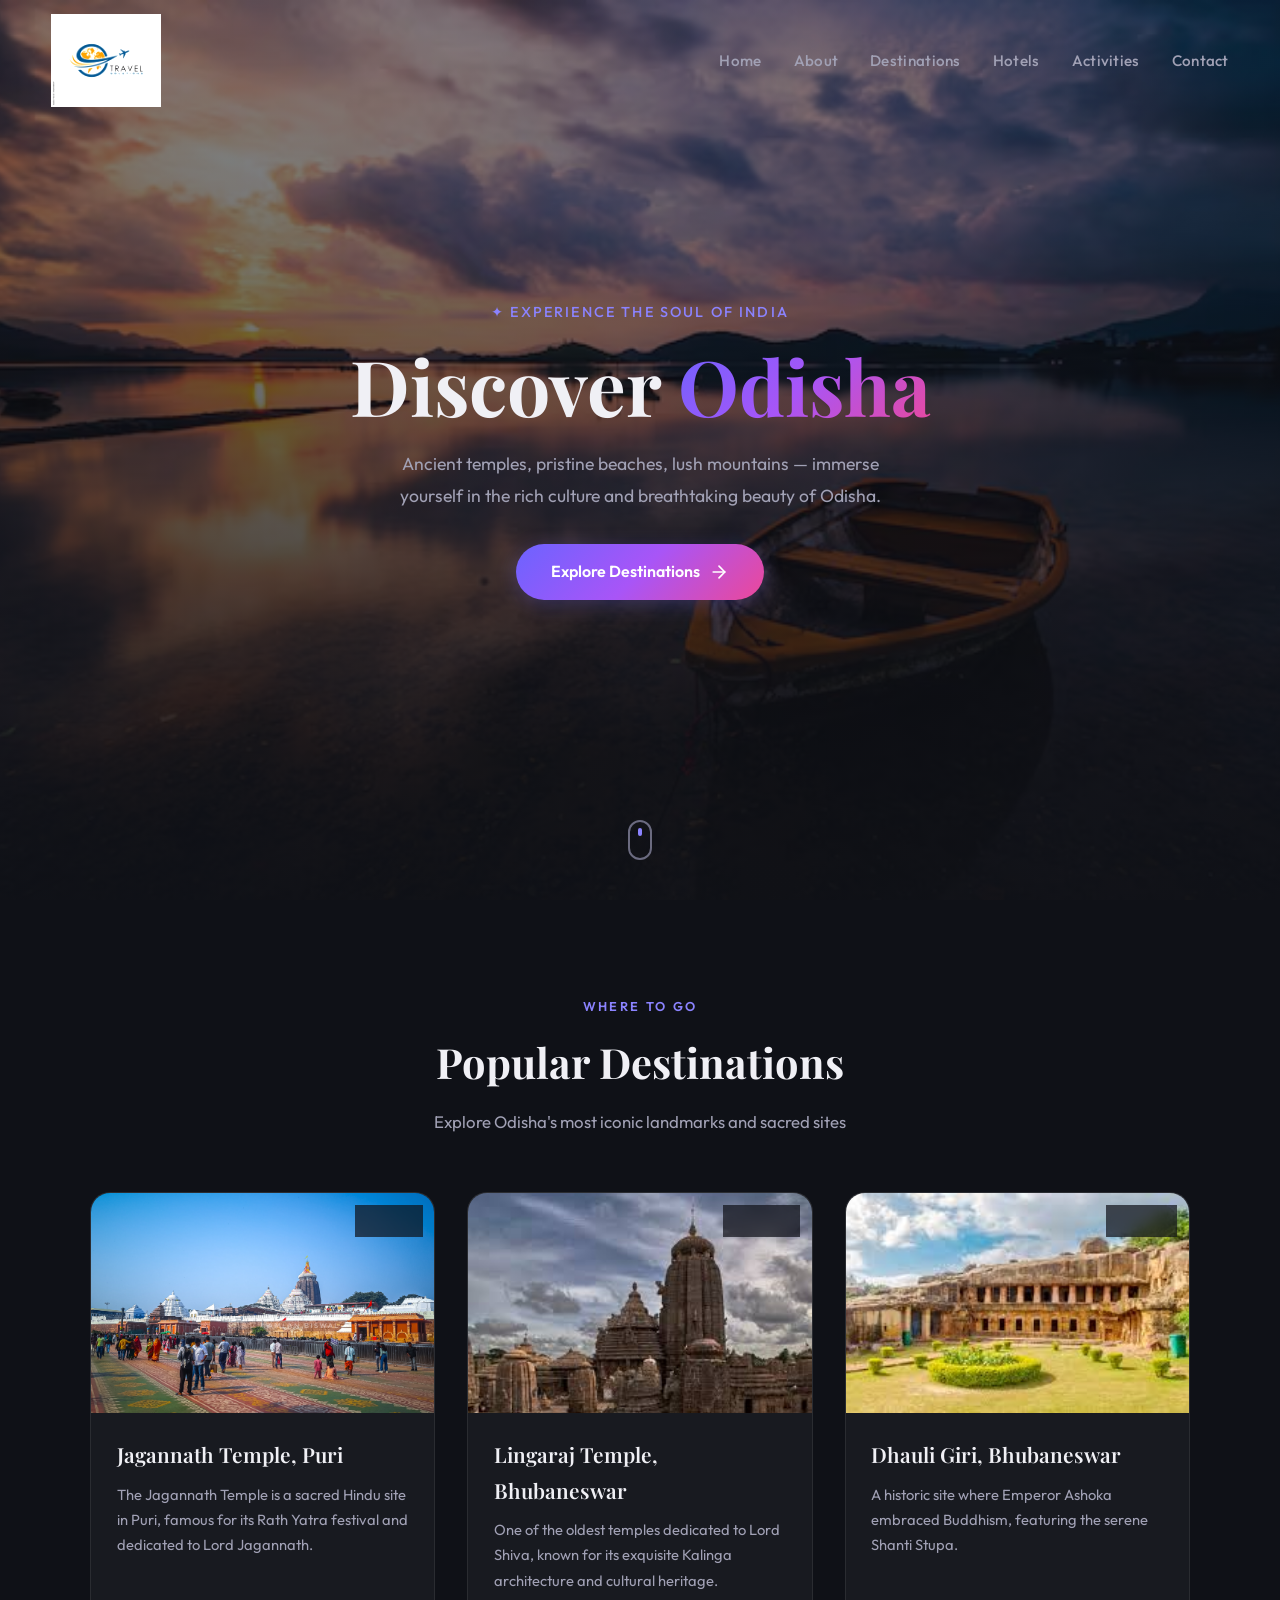
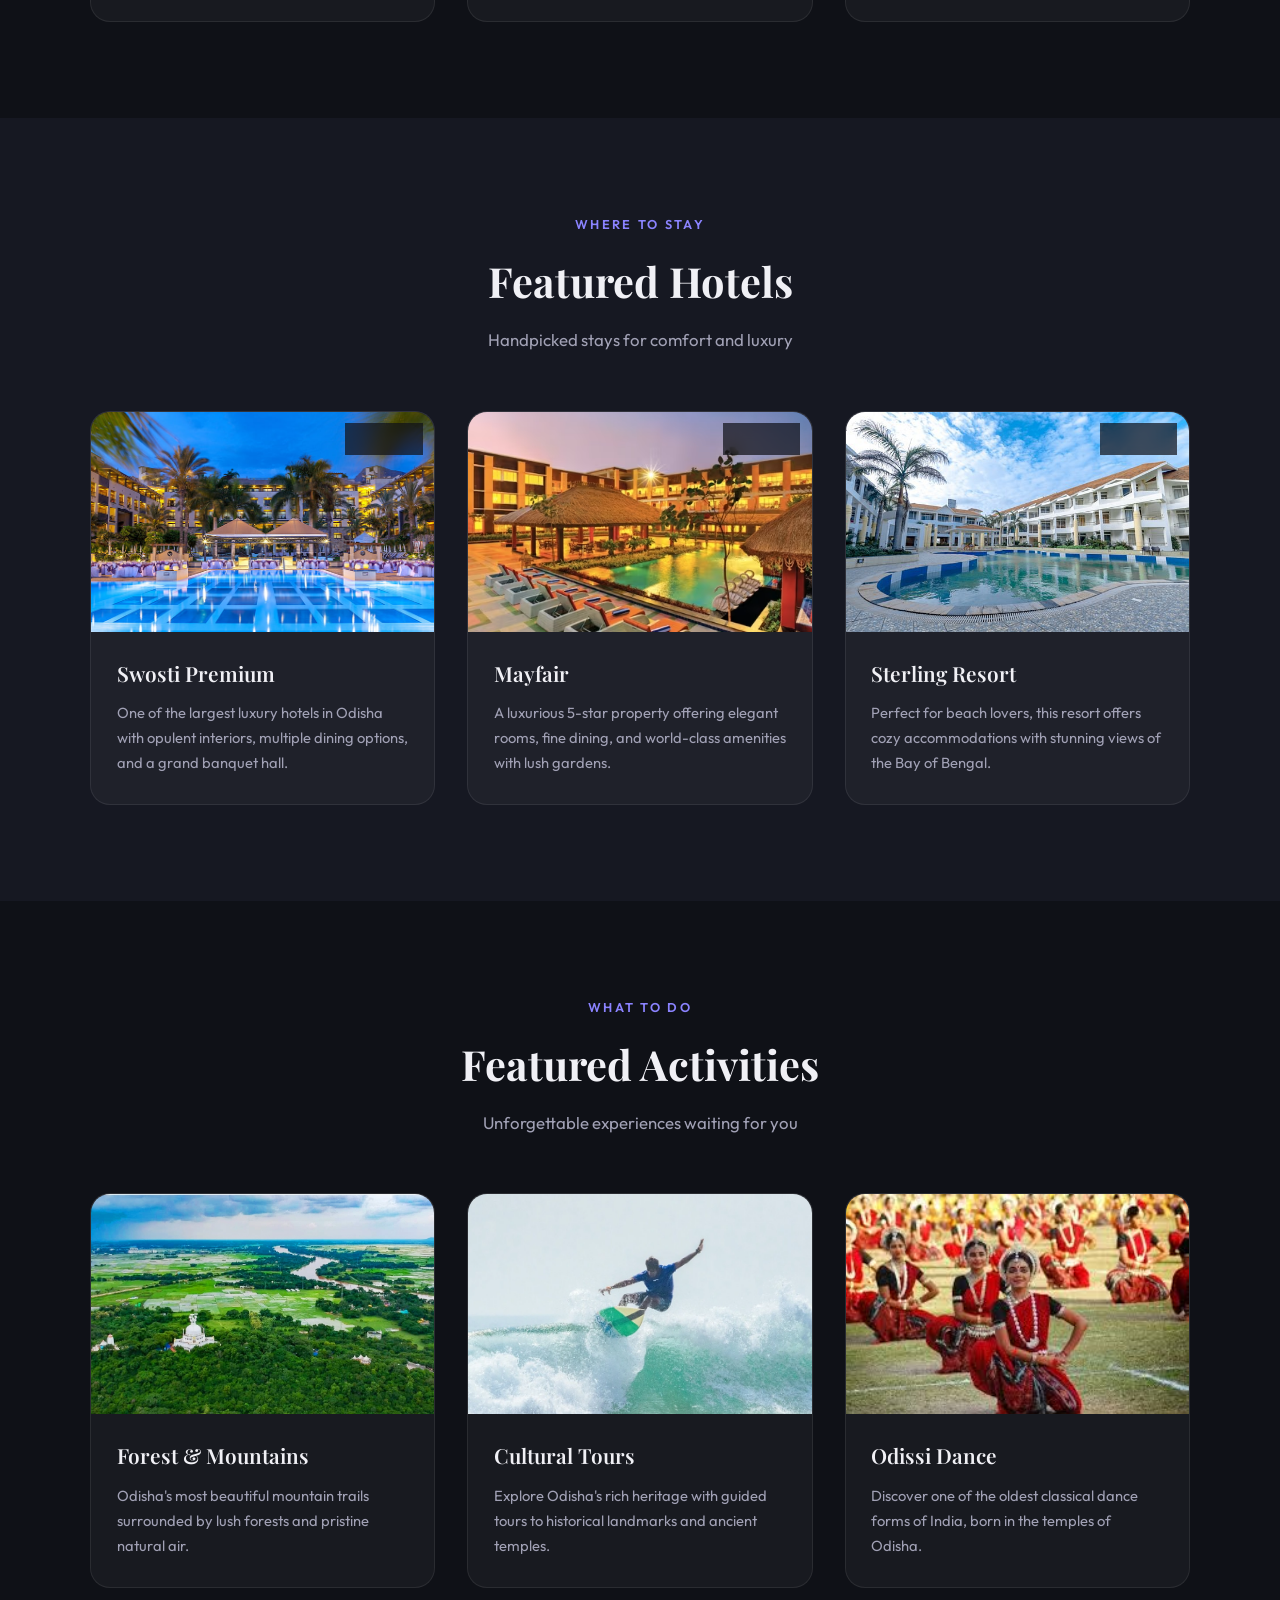
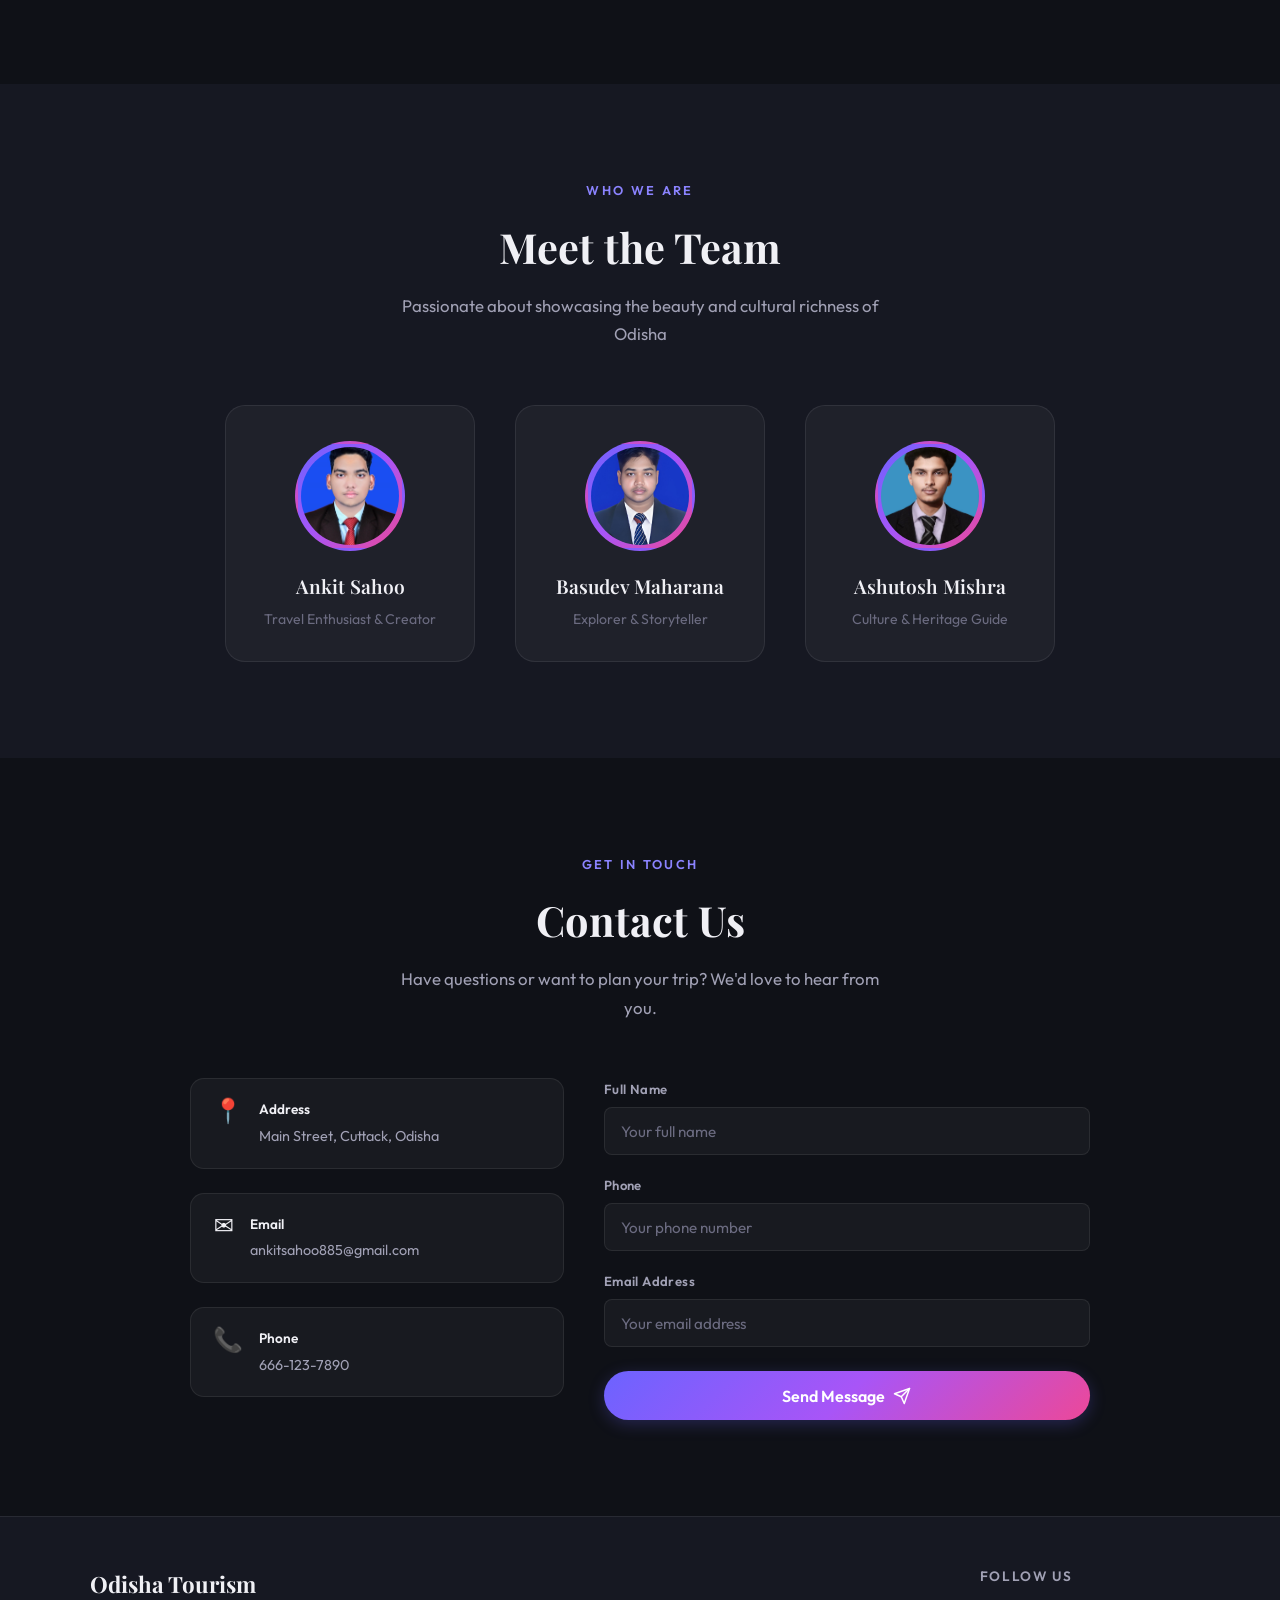
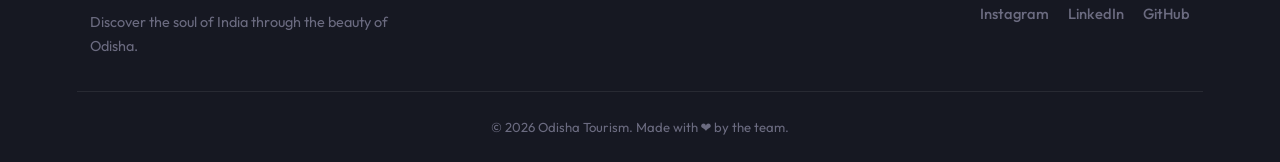
==== commit d13442ab: "feat: add SEO and social media meta tags and wrap main content in `<main>` element." ====
--- a/index.html
+++ b/index.html
@@ -8,6 +8,42 @@
       name="description"
       content="Discover the beauty of Odisha — ancient temples, pristine beaches, lush mountains, and vibrant culture. Plan your dream trip today."
     />
+    <meta name="keywords" content="Odisha Tourism, Puri, Bhubaneswar, Jagannath Temple, Odisha travel, Indian culture, beaches, temples, incredible India, Odisha trip" />
+    <meta name="author" content="Odisha Tourism" />
+    <meta name="robots" content="index, follow" />
+    
+    <!-- Open Graph / Facebook -->
+    <meta property="og:type" content="website" />
+    <meta property="og:title" content="Odisha Tourism - Explore Arts & Culture" />
+    <meta property="og:description" content="Discover the beauty of Odisha — ancient temples, pristine beaches, lush mountains, and vibrant culture. Plan your dream trip today." />
+    <!-- Ensure actual URL is used in production -->
+    <meta property="og:url" content="https://algorithnicmind.github.io/tourismwebsite/" />
+    <meta property="og:image" content="images/hero.jpg" />
+    
+    <!-- Twitter -->
+    <meta name="twitter:card" content="summary_large_image" />
+    <meta name="twitter:title" content="Odisha Tourism - Explore Arts & Culture" />
+    <meta name="twitter:description" content="Discover the beauty of Odisha — ancient temples, pristine beaches, lush mountains, and vibrant culture. Plan your dream trip today." />
+    <meta name="twitter:image" content="images/hero.jpg" />
+
+    <!-- Schema.org Markup -->
+    <script type="application/ld+json">
+    {
+      "@context": "https://schema.org",
+      "@type": "TravelAgency",
+      "name": "Odisha Tourism",
+      "description": "Discover the beauty of Odisha — ancient temples, pristine beaches, lush mountains, and vibrant culture. Plan your dream trip today.",
+      "url": "https://algorithnicmind.github.io/tourismwebsite/",
+      "logo": "https://algorithnicmind.github.io/tourismwebsite/images/logo.jpg",
+      "contactPoint": {
+        "@type": "ContactPoint",
+        "telephone": "+1-666-123-7890",
+        "contactType": "customer service",
+        "email": "ankitsahoo885@gmail.com"
+      }
+    }
+    </script>
+
     <link rel="stylesheet" href="style.css" />
     <link rel="icon" type="image/png" href="favicon.png" />
     <link rel="preconnect" href="https://fonts.googleapis.com" />
@@ -41,6 +77,7 @@
       </nav>
     </header>
 
+    <main>
     <!-- Hero Section -->
     <section class="hero">
       <div class="hero-image">
@@ -353,6 +390,7 @@
         </form>
       </div>
     </section>
+    </main>
 
     <!-- Footer -->
     <footer>
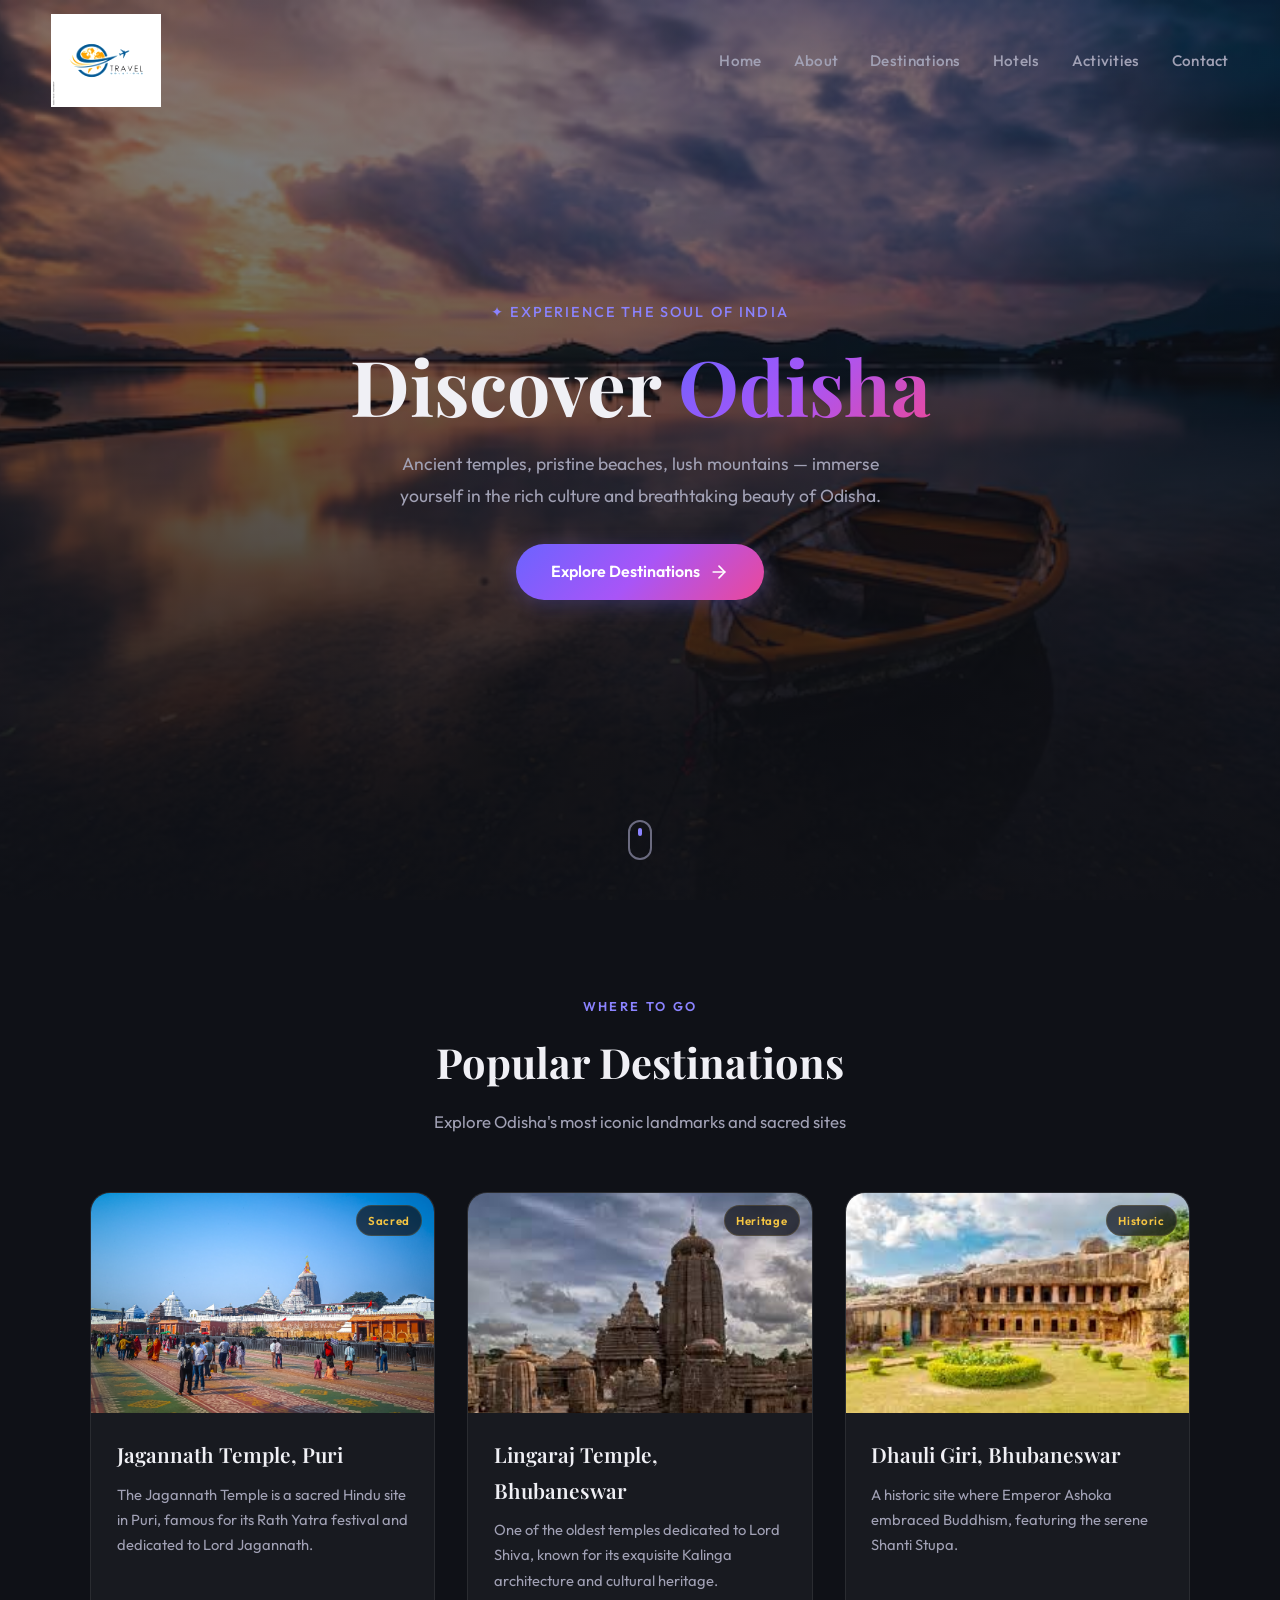
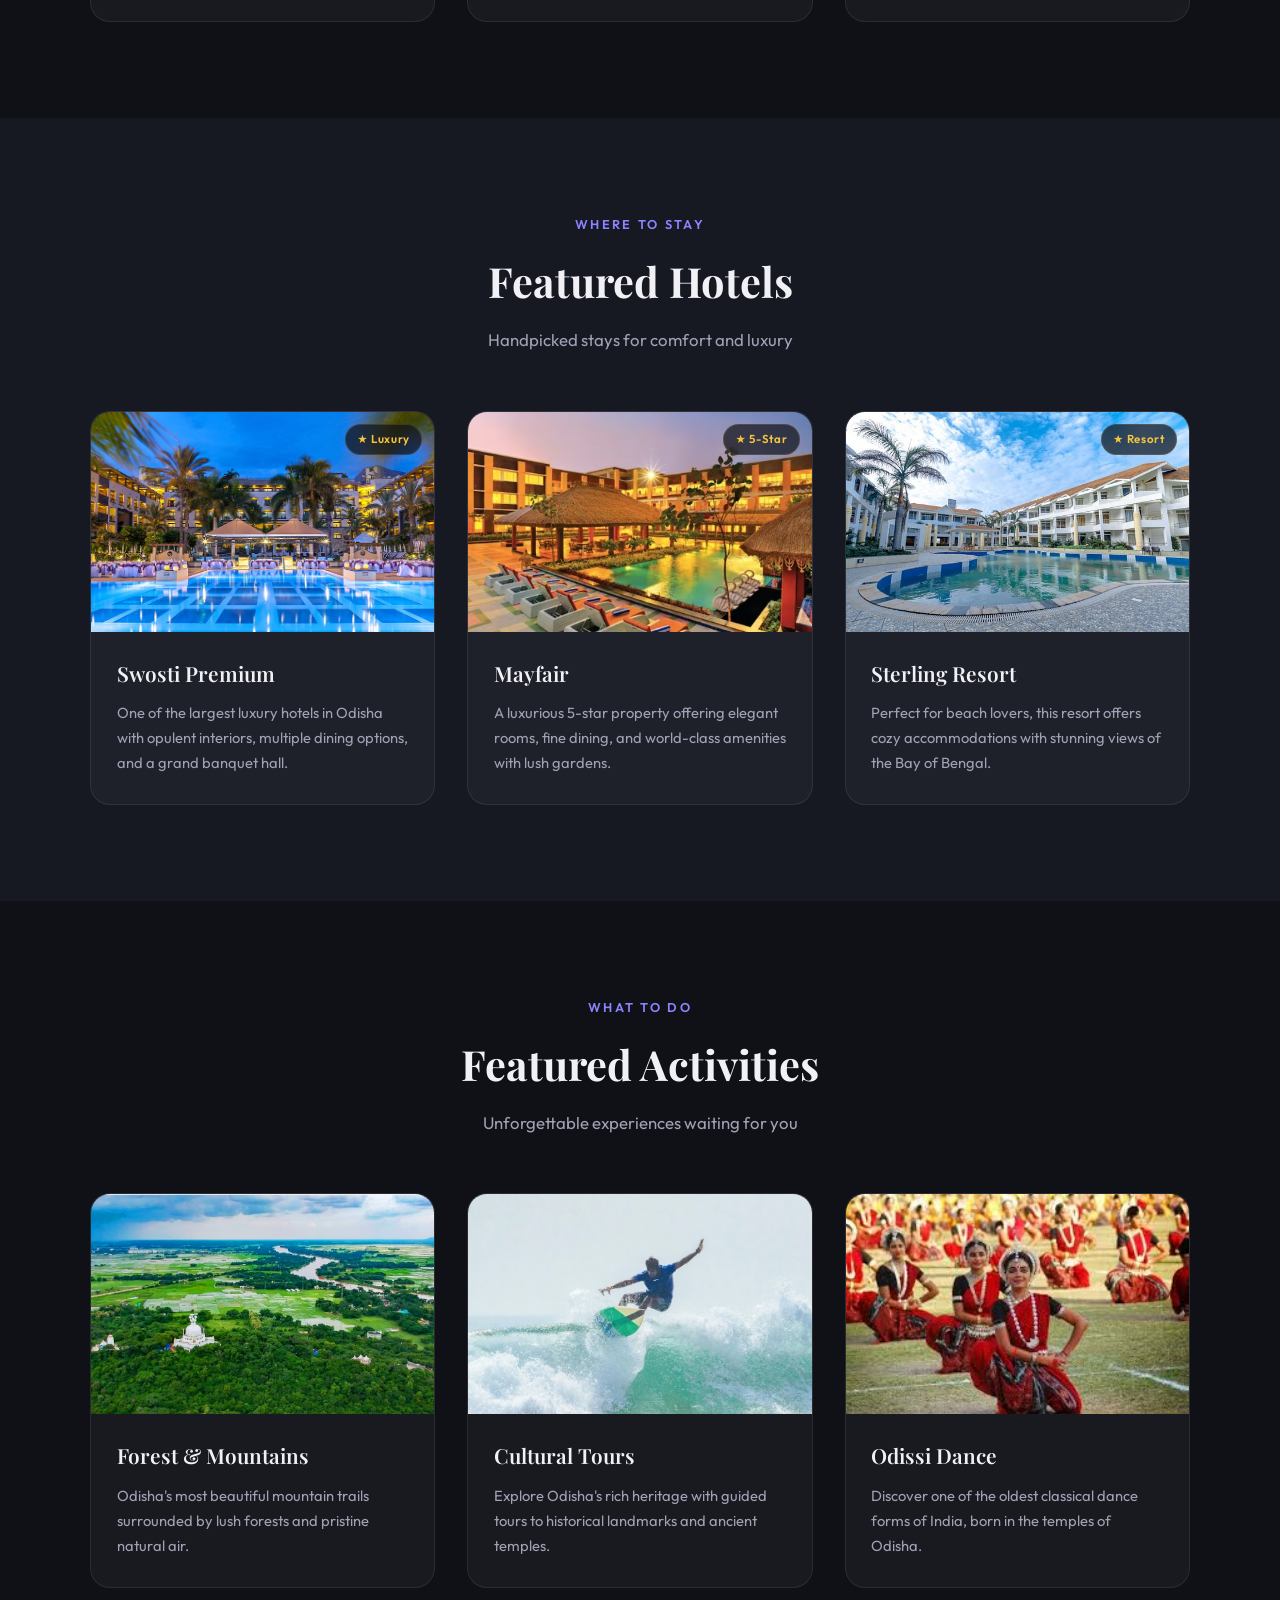
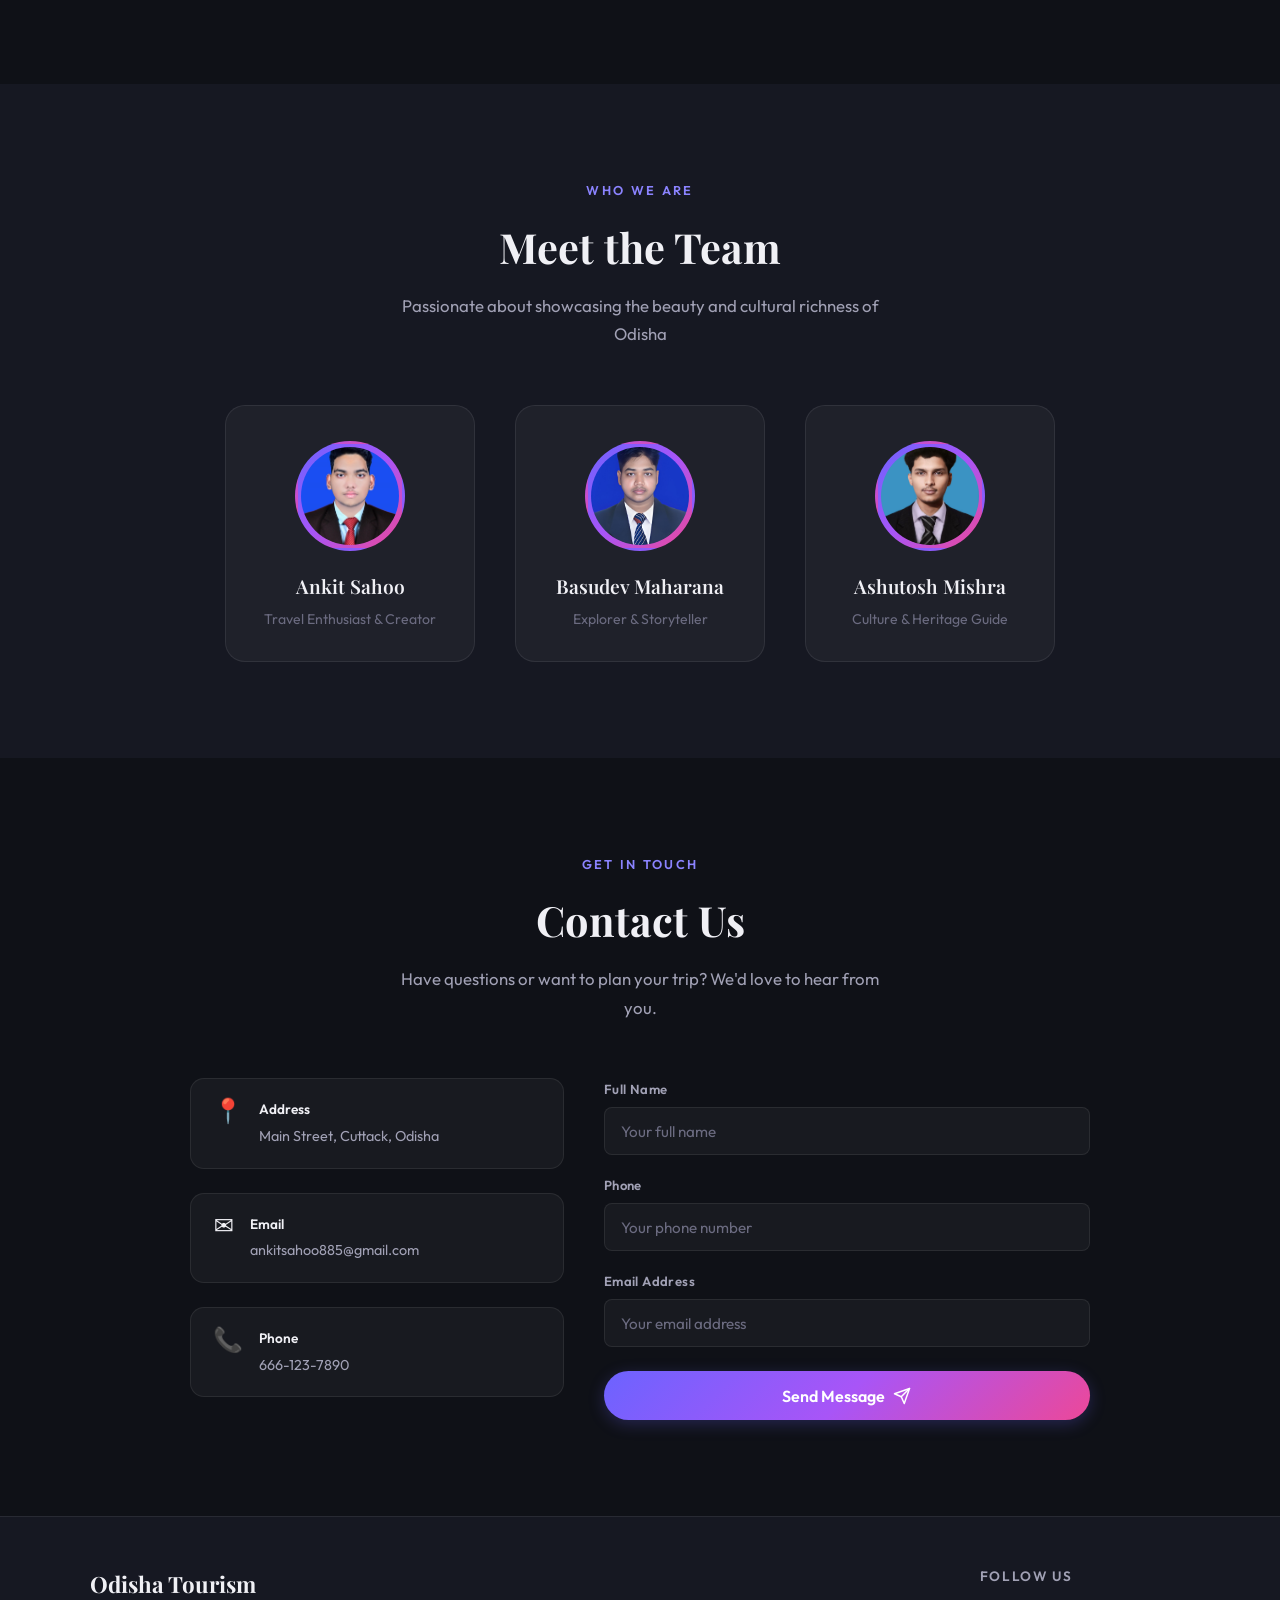
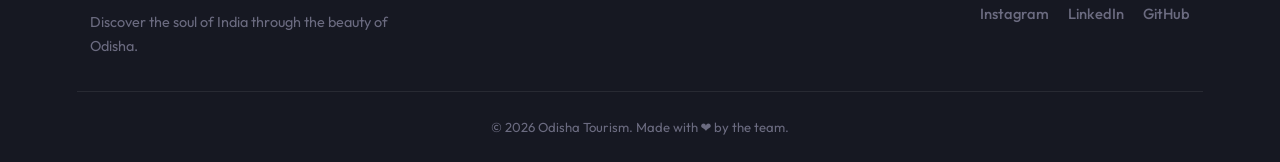
==== commit 2d2b641a: "perf: Implement lazy loading for all images in `index.html`." ====
--- a/index.html
+++ b/index.html
@@ -125,7 +125,7 @@
       <div class="card-grid">
         <div class="card" data-anim="fade-up">
           <div class="card-image">
-            <img src="images/destination-1.jpg" alt="Jagannath Temple, Puri" />
+            <img loading="lazy" src="images/destination-1.jpg" alt="Jagannath Temple, Puri" />
             <div class="card-badge">Sacred</div>
           </div>
           <div class="card-body">
@@ -139,6 +139,7 @@
         <div class="card" data-anim="fade-up">
           <div class="card-image">
             <img
+              loading="lazy"
               src="images/destination-2.jpg"
               alt="Lingaraj Temple, Bhubaneswar"
             />
@@ -155,6 +156,7 @@
         <div class="card" data-anim="fade-up">
           <div class="card-image">
             <img
+              loading="lazy"
               src="images/destination-3.jpg"
               alt="Dhauli Giri, Bhubaneswar"
             />
@@ -181,7 +183,7 @@
       <div class="card-grid">
         <div class="card" data-anim="fade-up">
           <div class="card-image">
-            <img src="images/hotel-1.jpg" alt="Swosti Premium" />
+            <img loading="lazy" src="images/hotel-1.jpg" alt="Swosti Premium" />
             <div class="card-badge">★ Luxury</div>
           </div>
           <div class="card-body">
@@ -194,7 +196,7 @@
         </div>
         <div class="card" data-anim="fade-up">
           <div class="card-image">
-            <img src="images/hotel-2.jpg" alt="Mayfair" />
+            <img loading="lazy" src="images/hotel-2.jpg" alt="Mayfair" />
             <div class="card-badge">★ 5-Star</div>
           </div>
           <div class="card-body">
@@ -207,7 +209,7 @@
         </div>
         <div class="card" data-anim="fade-up">
           <div class="card-image">
-            <img src="images/hotel-3.jpg" alt="Sterling Resort" />
+            <img loading="lazy" src="images/hotel-3.jpg" alt="Sterling Resort" />
             <div class="card-badge">★ Resort</div>
           </div>
           <div class="card-body">
@@ -233,7 +235,7 @@
       <div class="card-grid">
         <div class="card" data-anim="fade-up">
           <div class="card-image">
-            <img src="images/activity-1.jpg" alt="Forest & Mountains" />
+            <img loading="lazy" src="images/activity-1.jpg" alt="Forest & Mountains" />
           </div>
           <div class="card-body">
             <h3>Forest & Mountains</h3>
@@ -245,7 +247,7 @@
         </div>
         <div class="card" data-anim="fade-up">
           <div class="card-image">
-            <img src="images/activity-2.jpg" alt="Cultural Tours" />
+            <img loading="lazy" src="images/activity-2.jpg" alt="Cultural Tours" />
           </div>
           <div class="card-body">
             <h3>Cultural Tours</h3>
@@ -257,7 +259,7 @@
         </div>
         <div class="card" data-anim="fade-up">
           <div class="card-image">
-            <img src="images/activity-3.jpg" alt="Odissi Dance" />
+            <img loading="lazy" src="images/activity-3.jpg" alt="Odissi Dance" />
           </div>
           <div class="card-body">
             <h3>Odissi Dance</h3>
@@ -282,21 +284,21 @@
       <div class="team-members">
         <div class="team-member" data-anim="fade-up">
           <div class="team-avatar">
-            <img src="images/team-member-1.jpg" alt="Ankit Sahoo" />
+            <img loading="lazy" src="images/team-member-1.jpg" alt="Ankit Sahoo" />
           </div>
           <h4>Ankit Sahoo</h4>
           <p>Travel Enthusiast & Creator</p>
         </div>
         <div class="team-member" data-anim="fade-up">
           <div class="team-avatar">
-            <img src="images/team-member-2.jpg" alt="Basudev Maharana" />
+            <img loading="lazy" src="images/team-member-2.jpg" alt="Basudev Maharana" />
           </div>
           <h4>Basudev Maharana</h4>
           <p>Explorer & Storyteller</p>
         </div>
         <div class="team-member" data-anim="fade-up">
           <div class="team-avatar">
-            <img src="images/team-member-3.jpg" alt="Ashutosh Mishra" />
+            <img loading="lazy" src="images/team-member-3.jpg" alt="Ashutosh Mishra" />
           </div>
           <h4>Ashutosh Mishra</h4>
           <p>Culture & Heritage Guide</p>
